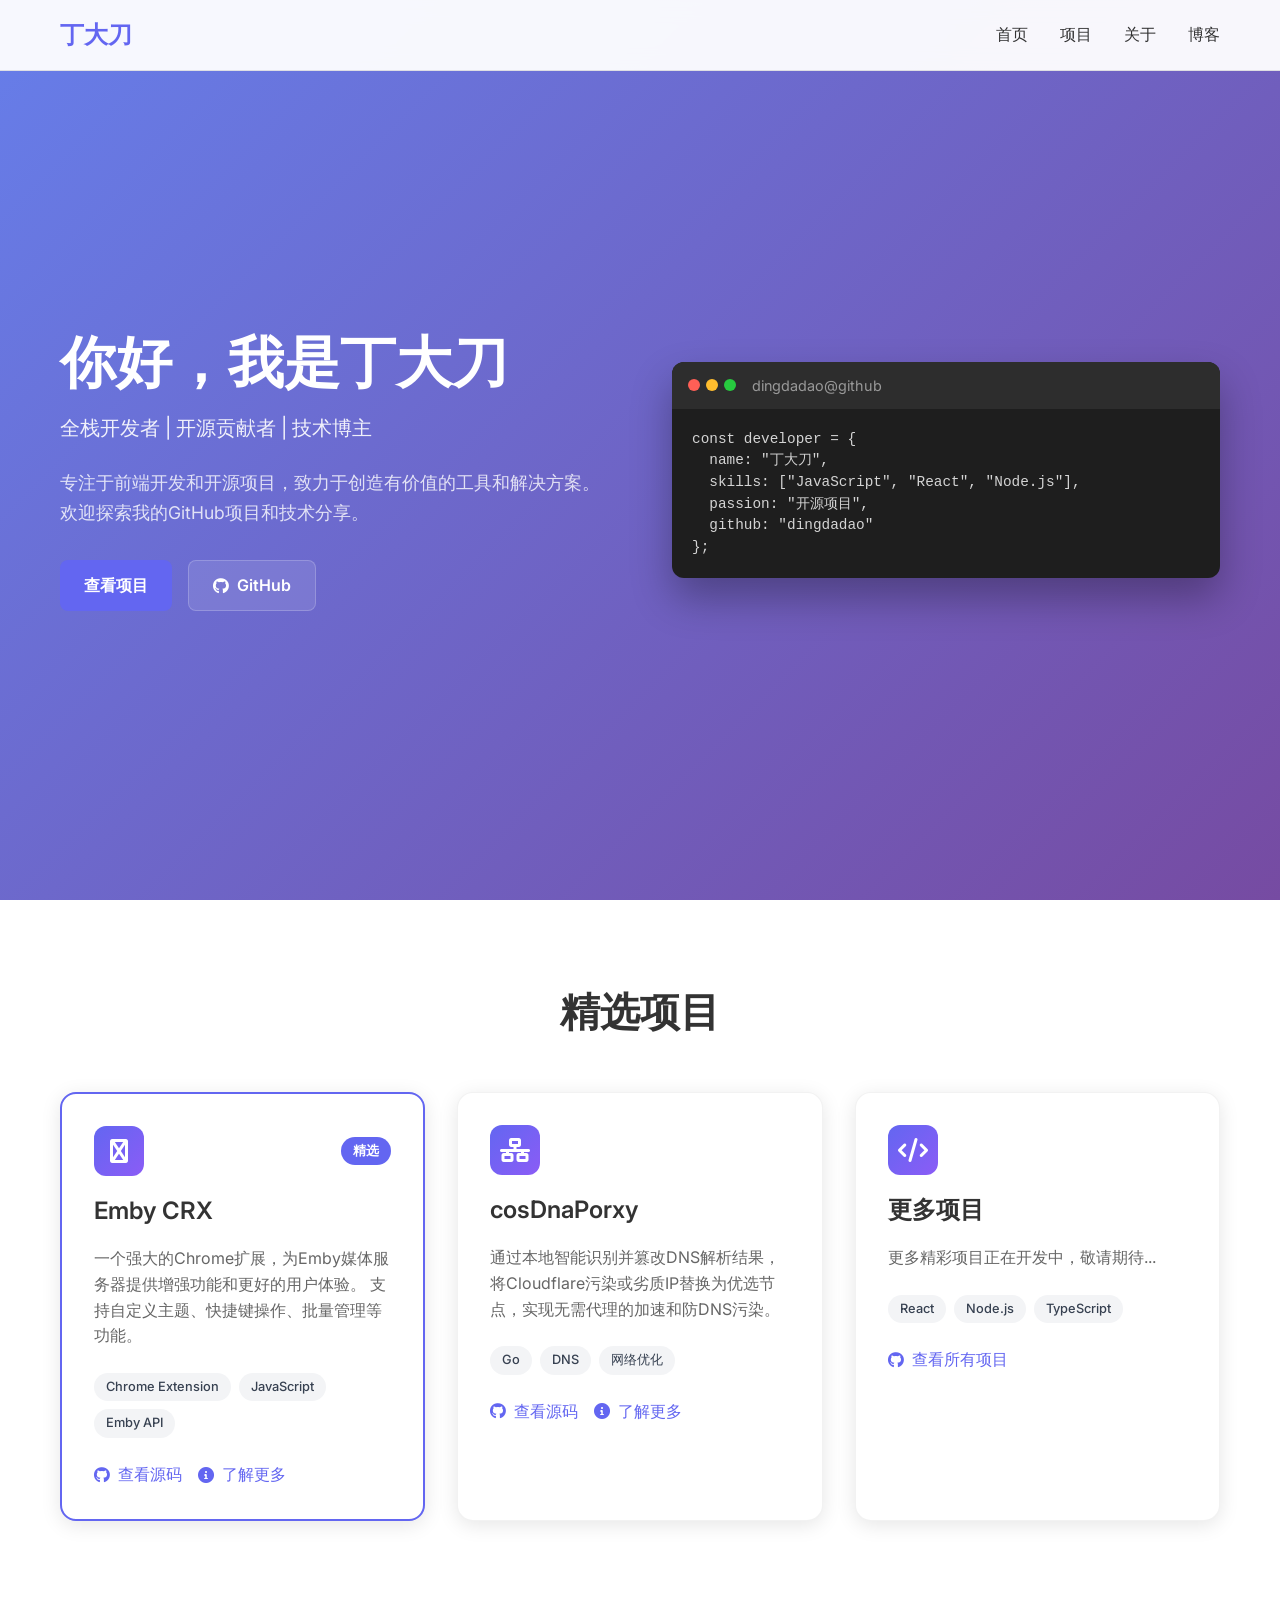
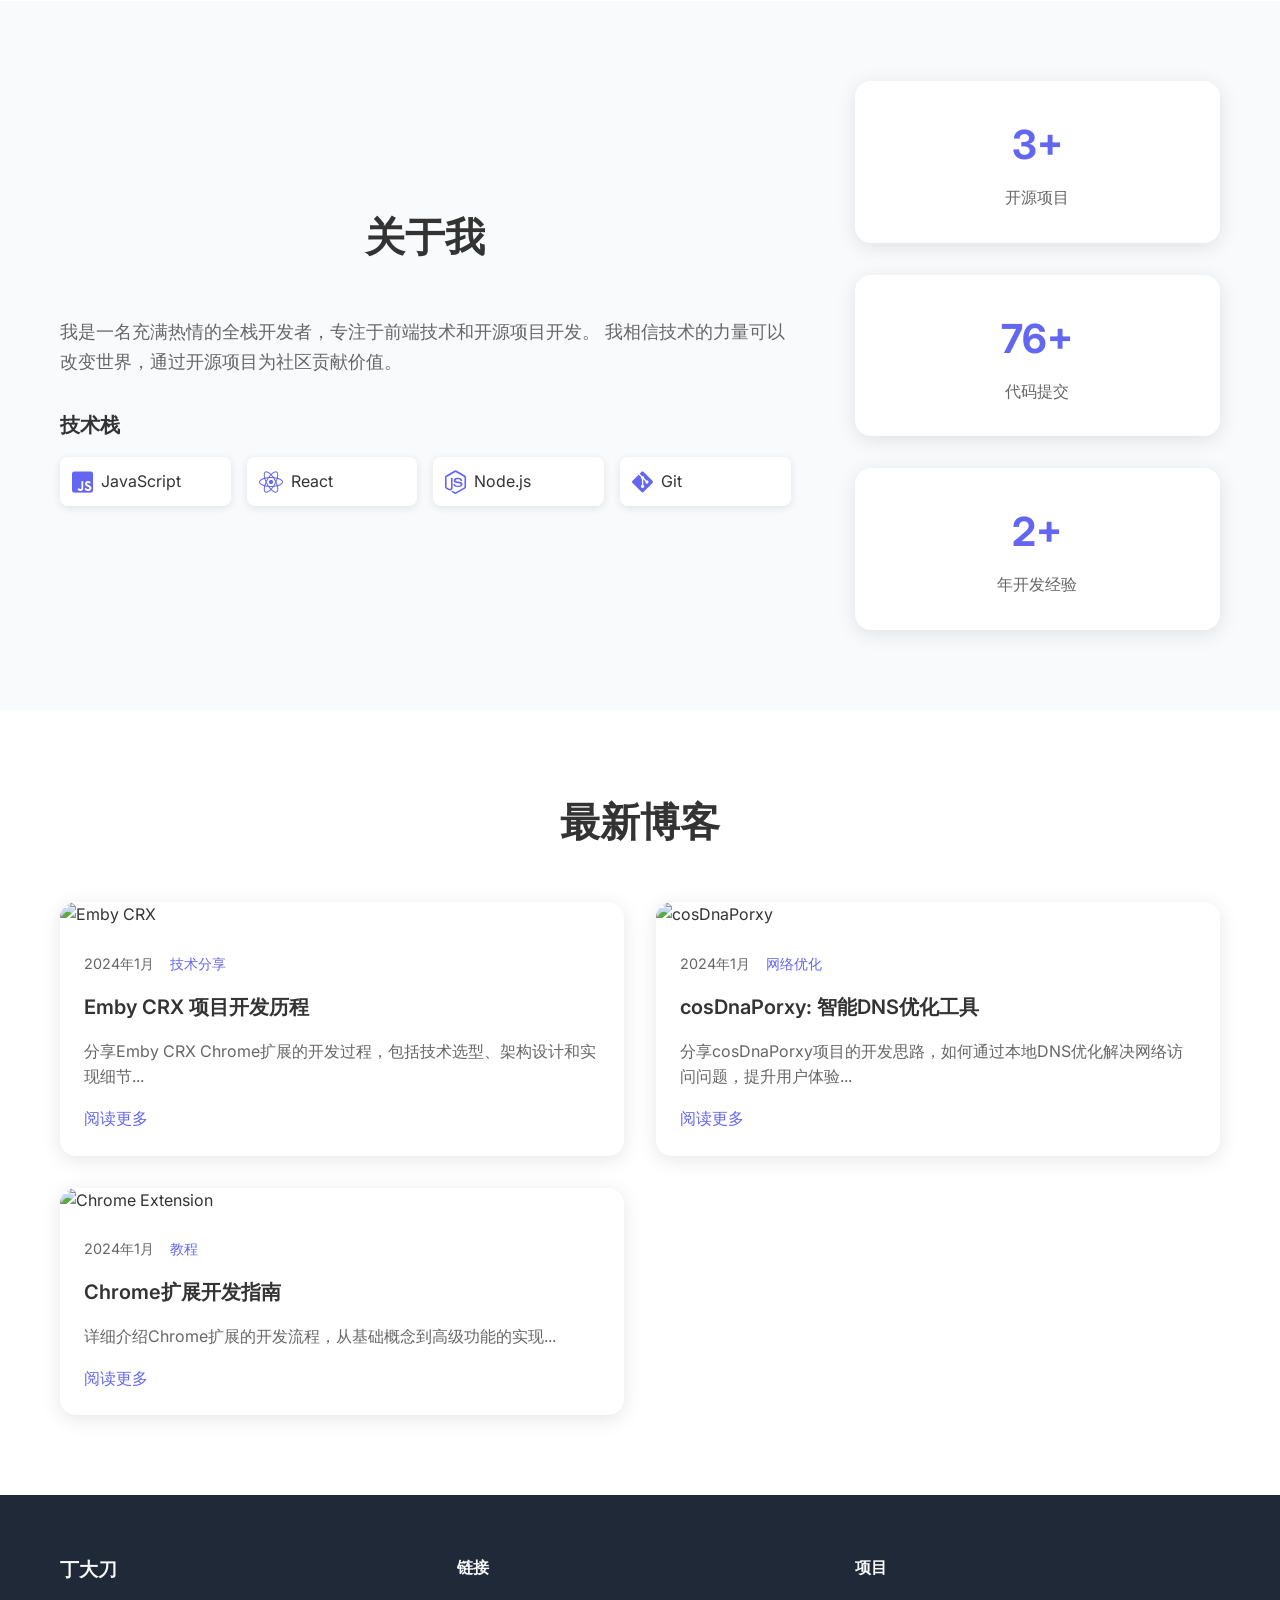
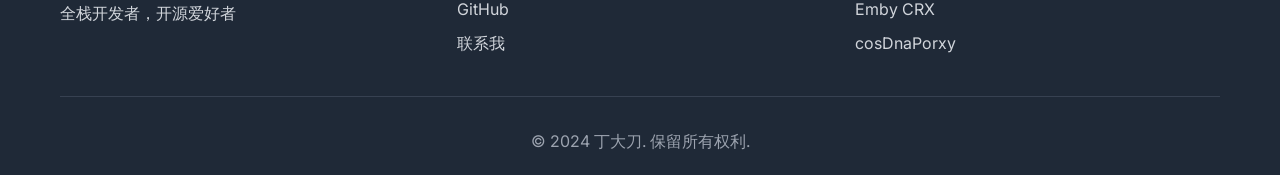
==== index.html @ b81fa723 "first commit: 创建现代化个人博客网站" ====
<!DOCTYPE html>
<html lang="zh-CN">
<head>
    <meta charset="UTF-8">
    <meta name="viewport" content="width=device-width, initial-scale=1.0">
    <title>丁大刀的博客 - GitHub项目展示</title>
    <link rel="stylesheet" href="styles.css">
    <link href="https://fonts.googleapis.com/css2?family=Inter:wght@300;400;500;600;700&display=swap" rel="stylesheet">
    <link rel="stylesheet" href="https://cdnjs.cloudflare.com/ajax/libs/font-awesome/6.0.0/css/all.min.css">
</head>
<body>
    <nav class="navbar">
        <div class="nav-container">
            <div class="nav-logo">
                <h2>丁大刀</h2>
            </div>
            <ul class="nav-menu">
                <li><a href="#home" class="nav-link">首页</a></li>
                <li><a href="#projects" class="nav-link">项目</a></li>
                <li><a href="#about" class="nav-link">关于</a></li>
                <li><a href="#blog" class="nav-link">博客</a></li>
            </ul>
            <div class="hamburger">
                <span></span>
                <span></span>
                <span></span>
            </div>
        </div>
    </nav>

    <section id="home" class="hero">
        <div class="hero-container">
            <div class="hero-content">
                <h1 class="hero-title">你好，我是丁大刀</h1>
                <p class="hero-subtitle">全栈开发者 | 开源贡献者 | 技术博主</p>
                <p class="hero-description">
                    专注于前端开发和开源项目，致力于创造有价值的工具和解决方案。
                    欢迎探索我的GitHub项目和技术分享。
                </p>
                <div class="hero-buttons">
                    <a href="#projects" class="btn btn-primary">查看项目</a>
                    <a href="https://github.com/dingdadao" class="btn btn-secondary" target="_blank">
                        <i class="fab fa-github"></i> GitHub
                    </a>
                </div>
            </div>
            <div class="hero-image">
                <div class="code-window">
                    <div class="window-header">
                        <div class="window-buttons">
                            <span class="btn-red"></span>
                            <span class="btn-yellow"></span>
                            <span class="btn-green"></span>
                        </div>
                        <span class="window-title">dingdadao@github</span>
                    </div>
                    <div class="window-content">
                        <pre><code>const developer = {
  name: "丁大刀",
  skills: ["JavaScript", "React", "Node.js"],
  passion: "开源项目",
  github: "dingdadao"
};</code></pre>
                    </div>
                </div>
            </div>
        </div>
    </section>

    <section id="projects" class="projects">
        <div class="container">
            <h2 class="section-title">精选项目</h2>
            <div class="projects-grid">
                <div class="project-card featured">
                    <div class="project-header">
                        <div class="project-icon">
                            <i class="fas fa-chrome"></i>
                        </div>
                        <div class="project-badge">精选</div>
                    </div>
                    <h3 class="project-title">Emby CRX</h3>
                    <p class="project-description">
                        一个强大的Chrome扩展，为Emby媒体服务器提供增强功能和更好的用户体验。
                        支持自定义主题、快捷键操作、批量管理等功能。
                    </p>
                    <div class="project-tech">
                        <span class="tech-tag">Chrome Extension</span>
                        <span class="tech-tag">JavaScript</span>
                        <span class="tech-tag">Emby API</span>
                    </div>
                    <div class="project-links">
                        <a href="https://github.com/dingdadao/emby-crx" class="project-link" target="_blank">
                            <i class="fab fa-github"></i> 查看源码
                        </a>
                        <a href="#" class="project-link" onclick="showProjectDetails('emby-crx')">
                            <i class="fas fa-info-circle"></i> 了解更多
                        </a>
                    </div>
                </div>

                <div class="project-card">
                    <div class="project-header">
                        <div class="project-icon">
                            <i class="fas fa-network-wired"></i>
                        </div>
                    </div>
                    <h3 class="project-title">cosDnaPorxy</h3>
                    <p class="project-description">
                        通过本地智能识别并篡改DNS解析结果，将Cloudflare污染或劣质IP替换为优选节点，实现无需代理的加速和防DNS污染。
                    </p>
                    <div class="project-tech">
                        <span class="tech-tag">Go</span>
                        <span class="tech-tag">DNS</span>
                        <span class="tech-tag">网络优化</span>
                    </div>
                    <div class="project-links">
                        <a href="https://github.com/dingdadao/cosDnaPorxy" class="project-link" target="_blank">
                            <i class="fab fa-github"></i> 查看源码
                        </a>
                        <a href="#" class="project-link" onclick="showProjectDetails('cosDnaPorxy')">
                            <i class="fas fa-info-circle"></i> 了解更多
                        </a>
                    </div>
                </div>

                <div class="project-card">
                    <div class="project-header">
                        <div class="project-icon">
                            <i class="fas fa-code"></i>
                        </div>
                    </div>
                    <h3 class="project-title">更多项目</h3>
                    <p class="project-description">
                        更多精彩项目正在开发中，敬请期待...
                    </p>
                    <div class="project-tech">
                        <span class="tech-tag">React</span>
                        <span class="tech-tag">Node.js</span>
                        <span class="tech-tag">TypeScript</span>
                    </div>
                    <div class="project-links">
                        <a href="https://github.com/dingdadao" class="project-link" target="_blank">
                            <i class="fab fa-github"></i> 查看所有项目
                        </a>
                    </div>
                </div>
            </div>
        </div>
    </section>

    <section id="about" class="about">
        <div class="container">
            <div class="about-content">
                <div class="about-text">
                    <h2 class="section-title">关于我</h2>
                    <p class="about-description">
                        我是一名充满热情的全栈开发者，专注于前端技术和开源项目开发。
                        我相信技术的力量可以改变世界，通过开源项目为社区贡献价值。
                    </p>
                    <div class="skills">
                        <h3>技术栈</h3>
                        <div class="skills-grid">
                            <div class="skill-item">
                                <i class="fab fa-js-square"></i>
                                <span>JavaScript</span>
                            </div>
                            <div class="skill-item">
                                <i class="fab fa-react"></i>
                                <span>React</span>
                            </div>
                            <div class="skill-item">
                                <i class="fab fa-node-js"></i>
                                <span>Node.js</span>
                            </div>
                            <div class="skill-item">
                                <i class="fab fa-git-alt"></i>
                                <span>Git</span>
                            </div>
                        </div>
                    </div>
                </div>
                <div class="about-stats">
                    <div class="stat-item">
                        <div class="stat-number">5+</div>
                        <div class="stat-label">开源项目</div>
                    </div>
                    <div class="stat-item">
                        <div class="stat-number">100+</div>
                        <div class="stat-label">代码提交</div>
                    </div>
                    <div class="stat-item">
                        <div class="stat-number">3+</div>
                        <div class="stat-label">年开发经验</div>
                    </div>
                </div>
            </div>
        </div>
    </section>

    <section id="blog" class="blog">
        <div class="container">
            <h2 class="section-title">最新博客</h2>
            <div class="blog-grid">
                <article class="blog-card">
                    <div class="blog-image">
                        <img src="https://via.placeholder.com/400x250/6366f1/ffffff?text=Emby+CRX" alt="Emby CRX">
                    </div>
                    <div class="blog-content">
                        <div class="blog-meta">
                            <span class="blog-date">2024年1月</span>
                            <span class="blog-category">技术分享</span>
                        </div>
                        <h3 class="blog-title">Emby CRX 项目开发历程</h3>
                        <p class="blog-excerpt">
                            分享Emby CRX Chrome扩展的开发过程，包括技术选型、架构设计和实现细节...
                        </p>
                        <a href="#" class="blog-link">阅读更多</a>
                    </div>
                </article>

                <article class="blog-card">
                    <div class="blog-image">
                        <img src="https://via.placeholder.com/400x250/10b981/ffffff?text=cosDnaPorxy" alt="cosDnaPorxy">
                    </div>
                    <div class="blog-content">
                        <div class="blog-meta">
                            <span class="blog-date">2024年1月</span>
                            <span class="blog-category">网络优化</span>
                        </div>
                        <h3 class="blog-title">cosDnaPorxy: 智能DNS优化工具</h3>
                        <p class="blog-excerpt">
                            分享cosDnaPorxy项目的开发思路，如何通过本地DNS优化解决网络访问问题，提升用户体验...
                        </p>
                        <a href="#" class="blog-link">阅读更多</a>
                    </div>
                </article>

                <article class="blog-card">
                    <div class="blog-image">
                        <img src="https://via.placeholder.com/400x250/6366f1/ffffff?text=Chrome+Extension" alt="Chrome Extension">
                    </div>
                    <div class="blog-content">
                        <div class="blog-meta">
                            <span class="blog-date">2024年1月</span>
                            <span class="blog-category">教程</span>
                        </div>
                        <h3 class="blog-title">Chrome扩展开发指南</h3>
                        <p class="blog-excerpt">
                            详细介绍Chrome扩展的开发流程，从基础概念到高级功能的实现...
                        </p>
                        <a href="#" class="blog-link">阅读更多</a>
                    </div>
                </article>
            </div>
        </div>
    </section>

    <footer class="footer">
        <div class="container">
            <div class="footer-content">
                <div class="footer-section">
                    <h3>丁大刀</h3>
                    <p>全栈开发者，开源爱好者</p>
                </div>
                <div class="footer-section">
                    <h4>链接</h4>
                    <ul>
                        <li><a href="https://github.com/dingdadao" target="_blank">GitHub</a></li>
                        <li><a href="mailto:contact@example.com">联系我</a></li>
                    </ul>
                </div>
                <div class="footer-section">
                    <h4>项目</h4>
                    <ul>
                        <li><a href="https://github.com/dingdadao/emby-crx" target="_blank">Emby CRX</a></li>
                        <li><a href="https://github.com/dingdadao/cosDnaPorxy" target="_blank">cosDnaPorxy</a></li>
                    </ul>
                </div>
            </div>
            <div class="footer-bottom">
                <p>&copy; 2024 丁大刀. 保留所有权利.</p>
            </div>
        </div>
    </footer>

    <!-- 项目详情模态框 -->
    <div id="projectModal" class="modal">
        <div class="modal-content">
            <span class="close">&times;</span>
            <div id="modalContent"></div>
        </div>
    </div>

    <script src="script.js"></script>
</body>
</html>
---- styles.css ----
/* 基础样式重置 */
* {
    margin: 0;
    padding: 0;
    box-sizing: border-box;
}

body {
    font-family: 'Inter', -apple-system, BlinkMacSystemFont, 'Segoe UI', Roboto, sans-serif;
    line-height: 1.6;
    color: #333;
    background-color: #fafafa;
}

.container {
    max-width: 1200px;
    margin: 0 auto;
    padding: 0 20px;
}

/* 导航栏 */
.navbar {
    position: fixed;
    top: 0;
    width: 100%;
    background: rgba(255, 255, 255, 0.95);
    backdrop-filter: blur(10px);
    border-bottom: 1px solid rgba(0, 0, 0, 0.1);
    z-index: 1000;
    transition: all 0.3s ease;
}

.nav-container {
    max-width: 1200px;
    margin: 0 auto;
    padding: 0 20px;
    display: flex;
    justify-content: space-between;
    align-items: center;
    height: 70px;
}

.nav-logo h2 {
    color: #6366f1;
    font-weight: 700;
    font-size: 1.5rem;
}

.nav-menu {
    display: flex;
    list-style: none;
    gap: 2rem;
}

.nav-link {
    text-decoration: none;
    color: #333;
    font-weight: 500;
    transition: color 0.3s ease;
    position: relative;
}

.nav-link:hover {
    color: #6366f1;
}

.nav-link::after {
    content: '';
    position: absolute;
    bottom: -5px;
    left: 0;
    width: 0;
    height: 2px;
    background: #6366f1;
    transition: width 0.3s ease;
}

.nav-link:hover::after {
    width: 100%;
}

.hamburger {
    display: none;
    flex-direction: column;
    cursor: pointer;
}

.hamburger span {
    width: 25px;
    height: 3px;
    background: #333;
    margin: 3px 0;
    transition: 0.3s;
}

/* 英雄区域 */
.hero {
    padding: 120px 0 80px;
    background: linear-gradient(135deg, #667eea 0%, #764ba2 100%);
    color: white;
    min-height: 100vh;
    display: flex;
    align-items: center;
}

.hero-container {
    max-width: 1200px;
    margin: 0 auto;
    padding: 0 20px;
    display: grid;
    grid-template-columns: 1fr 1fr;
    gap: 4rem;
    align-items: center;
}

.hero-title {
    font-size: 3.5rem;
    font-weight: 700;
    margin-bottom: 1rem;
    line-height: 1.2;
}

.hero-subtitle {
    font-size: 1.25rem;
    margin-bottom: 1.5rem;
    opacity: 0.9;
}

.hero-description {
    font-size: 1.1rem;
    margin-bottom: 2rem;
    opacity: 0.8;
    line-height: 1.7;
}

.hero-buttons {
    display: flex;
    gap: 1rem;
    flex-wrap: wrap;
}

.btn {
    padding: 12px 24px;
    border-radius: 8px;
    text-decoration: none;
    font-weight: 600;
    transition: all 0.3s ease;
    display: inline-flex;
    align-items: center;
    gap: 0.5rem;
}

.btn-primary {
    background: #6366f1;
    color: white;
}

.btn-primary:hover {
    background: #5855eb;
    transform: translateY(-2px);
    box-shadow: 0 10px 25px rgba(99, 102, 241, 0.3);
}

.btn-secondary {
    background: rgba(255, 255, 255, 0.1);
    color: white;
    border: 1px solid rgba(255, 255, 255, 0.2);
}

.btn-secondary:hover {
    background: rgba(255, 255, 255, 0.2);
    transform: translateY(-2px);
}

/* 代码窗口 */
.code-window {
    background: #1e1e1e;
    border-radius: 12px;
    overflow: hidden;
    box-shadow: 0 20px 40px rgba(0, 0, 0, 0.3);
}

.window-header {
    background: #2d2d2d;
    padding: 12px 16px;
    display: flex;
    align-items: center;
    gap: 8px;
}

.window-buttons {
    display: flex;
    gap: 6px;
}

.btn-red, .btn-yellow, .btn-green {
    width: 12px;
    height: 12px;
    border-radius: 50%;
}

.btn-red { background: #ff5f56; }
.btn-yellow { background: #ffbd2e; }
.btn-green { background: #27ca3f; }

.window-title {
    color: #999;
    font-size: 0.9rem;
    margin-left: 8px;
}

.window-content {
    padding: 20px;
}

.window-content pre {
    margin: 0;
    color: #d4d4d4;
    font-family: 'Monaco', 'Menlo', 'Ubuntu Mono', monospace;
    font-size: 0.9rem;
    line-height: 1.5;
}

/* 项目区域 */
.projects {
    padding: 80px 0;
    background: white;
}

.section-title {
    text-align: center;
    font-size: 2.5rem;
    font-weight: 700;
    margin-bottom: 3rem;
    color: #333;
}

.projects-grid {
    display: grid;
    grid-template-columns: repeat(auto-fit, minmax(350px, 1fr));
    gap: 2rem;
}

.project-card {
    background: white;
    border-radius: 16px;
    padding: 2rem;
    box-shadow: 0 4px 20px rgba(0, 0, 0, 0.1);
    transition: all 0.3s ease;
    border: 1px solid rgba(0, 0, 0, 0.05);
}

.project-card:hover {
    transform: translateY(-8px);
    box-shadow: 0 20px 40px rgba(0, 0, 0, 0.15);
}

.project-card.featured {
    border: 2px solid #6366f1;
    position: relative;
}

.project-header {
    display: flex;
    justify-content: space-between;
    align-items: center;
    margin-bottom: 1rem;
}

.project-icon {
    width: 50px;
    height: 50px;
    background: linear-gradient(135deg, #6366f1, #8b5cf6);
    border-radius: 12px;
    display: flex;
    align-items: center;
    justify-content: center;
    color: white;
    font-size: 1.5rem;
}

.project-badge {
    background: #6366f1;
    color: white;
    padding: 4px 12px;
    border-radius: 20px;
    font-size: 0.8rem;
    font-weight: 600;
}

.project-title {
    font-size: 1.5rem;
    font-weight: 600;
    margin-bottom: 1rem;
    color: #333;
}

.project-description {
    color: #666;
    margin-bottom: 1.5rem;
    line-height: 1.6;
}

.project-tech {
    display: flex;
    flex-wrap: wrap;
    gap: 0.5rem;
    margin-bottom: 1.5rem;
}

.tech-tag {
    background: #f3f4f6;
    color: #374151;
    padding: 4px 12px;
    border-radius: 20px;
    font-size: 0.8rem;
    font-weight: 500;
}

.project-links {
    display: flex;
    gap: 1rem;
    flex-wrap: wrap;
}

.project-link {
    color: #6366f1;
    text-decoration: none;
    font-weight: 500;
    display: flex;
    align-items: center;
    gap: 0.5rem;
    transition: color 0.3s ease;
}

.project-link:hover {
    color: #5855eb;
}

/* 关于区域 */
.about {
    padding: 80px 0;
    background: #f8fafc;
}

.about-content {
    display: grid;
    grid-template-columns: 2fr 1fr;
    gap: 4rem;
    align-items: center;
}

.about-description {
    font-size: 1.1rem;
    color: #666;
    margin-bottom: 2rem;
    line-height: 1.7;
}

.skills h3 {
    font-size: 1.25rem;
    margin-bottom: 1rem;
    color: #333;
}

.skills-grid {
    display: grid;
    grid-template-columns: repeat(auto-fit, minmax(120px, 1fr));
    gap: 1rem;
}

.skill-item {
    display: flex;
    align-items: center;
    gap: 0.5rem;
    padding: 0.75rem;
    background: white;
    border-radius: 8px;
    box-shadow: 0 2px 8px rgba(0, 0, 0, 0.1);
}

.skill-item i {
    font-size: 1.5rem;
    color: #6366f1;
}

.about-stats {
    display: flex;
    flex-direction: column;
    gap: 2rem;
}

.stat-item {
    text-align: center;
    padding: 2rem;
    background: white;
    border-radius: 16px;
    box-shadow: 0 4px 20px rgba(0, 0, 0, 0.1);
}

.stat-number {
    font-size: 2.5rem;
    font-weight: 700;
    color: #6366f1;
    margin-bottom: 0.5rem;
}

.stat-label {
    color: #666;
    font-weight: 500;
}

/* 博客区域 */
.blog {
    padding: 80px 0;
    background: white;
}

.blog-grid {
    display: grid;
    grid-template-columns: repeat(auto-fit, minmax(400px, 1fr));
    gap: 2rem;
}

.blog-card {
    background: white;
    border-radius: 16px;
    overflow: hidden;
    box-shadow: 0 4px 20px rgba(0, 0, 0, 0.1);
    transition: all 0.3s ease;
}

.blog-card:hover {
    transform: translateY(-8px);
    box-shadow: 0 20px 40px rgba(0, 0, 0, 0.15);
}

.blog-image img {
    width: 100%;
    height: 200px;
    object-fit: cover;
}

.blog-content {
    padding: 1.5rem;
}

.blog-meta {
    display: flex;
    gap: 1rem;
    margin-bottom: 1rem;
}

.blog-date, .blog-category {
    font-size: 0.9rem;
    color: #666;
}

.blog-category {
    color: #6366f1;
    font-weight: 500;
}

.blog-title {
    font-size: 1.25rem;
    font-weight: 600;
    margin-bottom: 1rem;
    color: #333;
}

.blog-excerpt {
    color: #666;
    margin-bottom: 1rem;
    line-height: 1.6;
}

.blog-link {
    color: #6366f1;
    text-decoration: none;
    font-weight: 500;
    transition: color 0.3s ease;
}

.blog-link:hover {
    color: #5855eb;
}

/* 页脚 */
.footer {
    background: #1f2937;
    color: white;
    padding: 60px 0 20px;
}

.footer-content {
    display: grid;
    grid-template-columns: repeat(auto-fit, minmax(250px, 1fr));
    gap: 2rem;
    margin-bottom: 2rem;
}

.footer-section h3, .footer-section h4 {
    margin-bottom: 1rem;
    color: #f9fafb;
}

.footer-section p {
    color: #d1d5db;
    line-height: 1.6;
}

.footer-section ul {
    list-style: none;
}

.footer-section ul li {
    margin-bottom: 0.5rem;
}

.footer-section ul li a {
    color: #d1d5db;
    text-decoration: none;
    transition: color 0.3s ease;
}

.footer-section ul li a:hover {
    color: #6366f1;
}

.footer-bottom {
    border-top: 1px solid #374151;
    padding-top: 2rem;
    text-align: center;
    color: #9ca3af;
}

/* 模态框 */
.modal {
    display: none;
    position: fixed;
    z-index: 2000;
    left: 0;
    top: 0;
    width: 100%;
    height: 100%;
    background-color: rgba(0, 0, 0, 0.5);
    backdrop-filter: blur(5px);
}

.modal-content {
    background-color: white;
    margin: 5% auto;
    padding: 2rem;
    border-radius: 16px;
    width: 90%;
    max-width: 600px;
    position: relative;
    max-height: 80vh;
    overflow-y: auto;
}

.close {
    color: #aaa;
    float: right;
    font-size: 28px;
    font-weight: bold;
    cursor: pointer;
    position: absolute;
    right: 1rem;
    top: 1rem;
}

.close:hover {
    color: #333;
}

/* 响应式设计 */
@media (max-width: 768px) {
    .hamburger {
        display: flex;
    }
    
    .nav-menu {
        position: fixed;
        left: -100%;
        top: 70px;
        flex-direction: column;
        background-color: white;
        width: 100%;
        text-align: center;
        transition: 0.3s;
        box-shadow: 0 10px 27px rgba(0, 0, 0, 0.05);
        padding: 2rem 0;
    }
    
    .nav-menu.active {
        left: 0;
    }
    
    .hero-container {
        grid-template-columns: 1fr;
        text-align: center;
        gap: 2rem;
    }
    
    .hero-title {
        font-size: 2.5rem;
    }
    
    .about-content {
        grid-template-columns: 1fr;
        gap: 2rem;
    }
    
    .projects-grid {
        grid-template-columns: 1fr;
    }
    
    .blog-grid {
        grid-template-columns: 1fr;
    }
    
    .hero-buttons {
        justify-content: center;
    }
    
    .skills-grid {
        grid-template-columns: repeat(2, 1fr);
    }
}

@media (max-width: 480px) {
    .container {
        padding: 0 15px;
    }
    
    .hero-title {
        font-size: 2rem;
    }
    
    .section-title {
        font-size: 2rem;
    }
    
    .project-card {
        padding: 1.5rem;
    }
    
    .skills-grid {
        grid-template-columns: 1fr;
    }
}
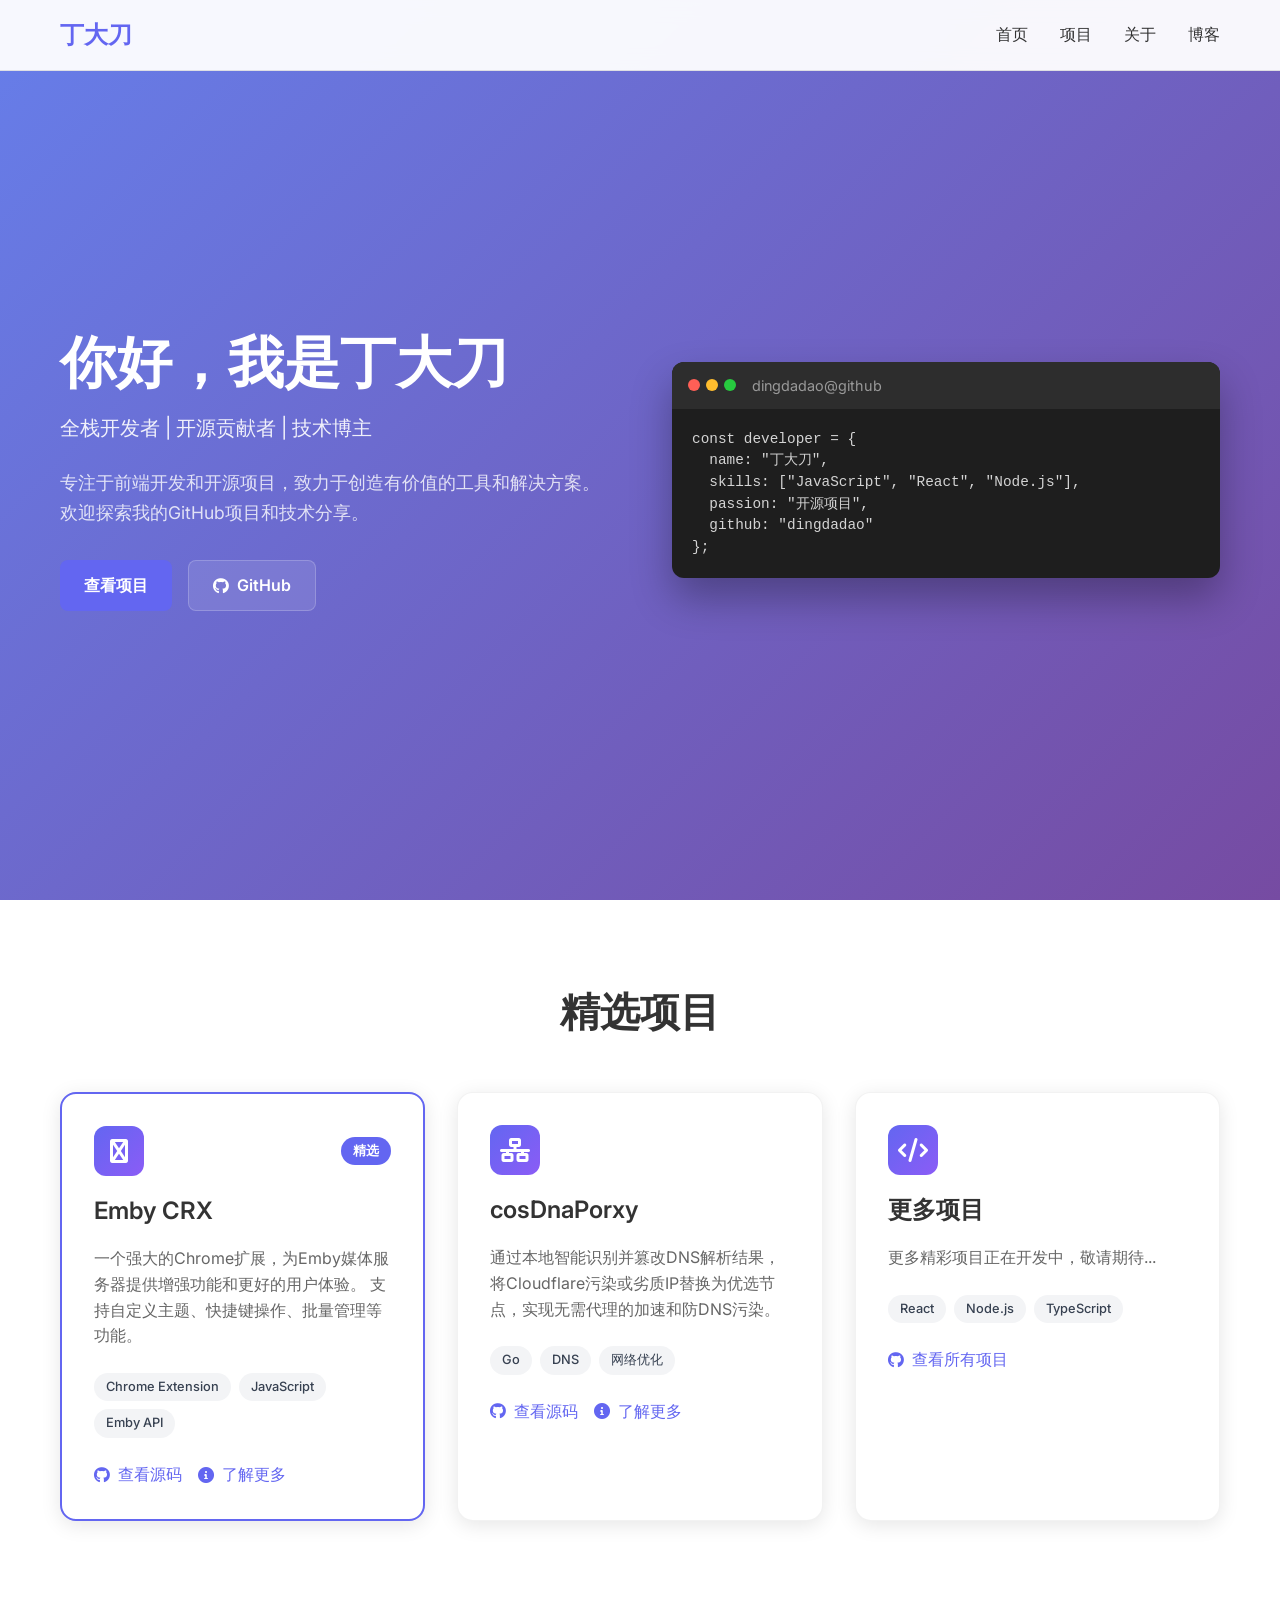
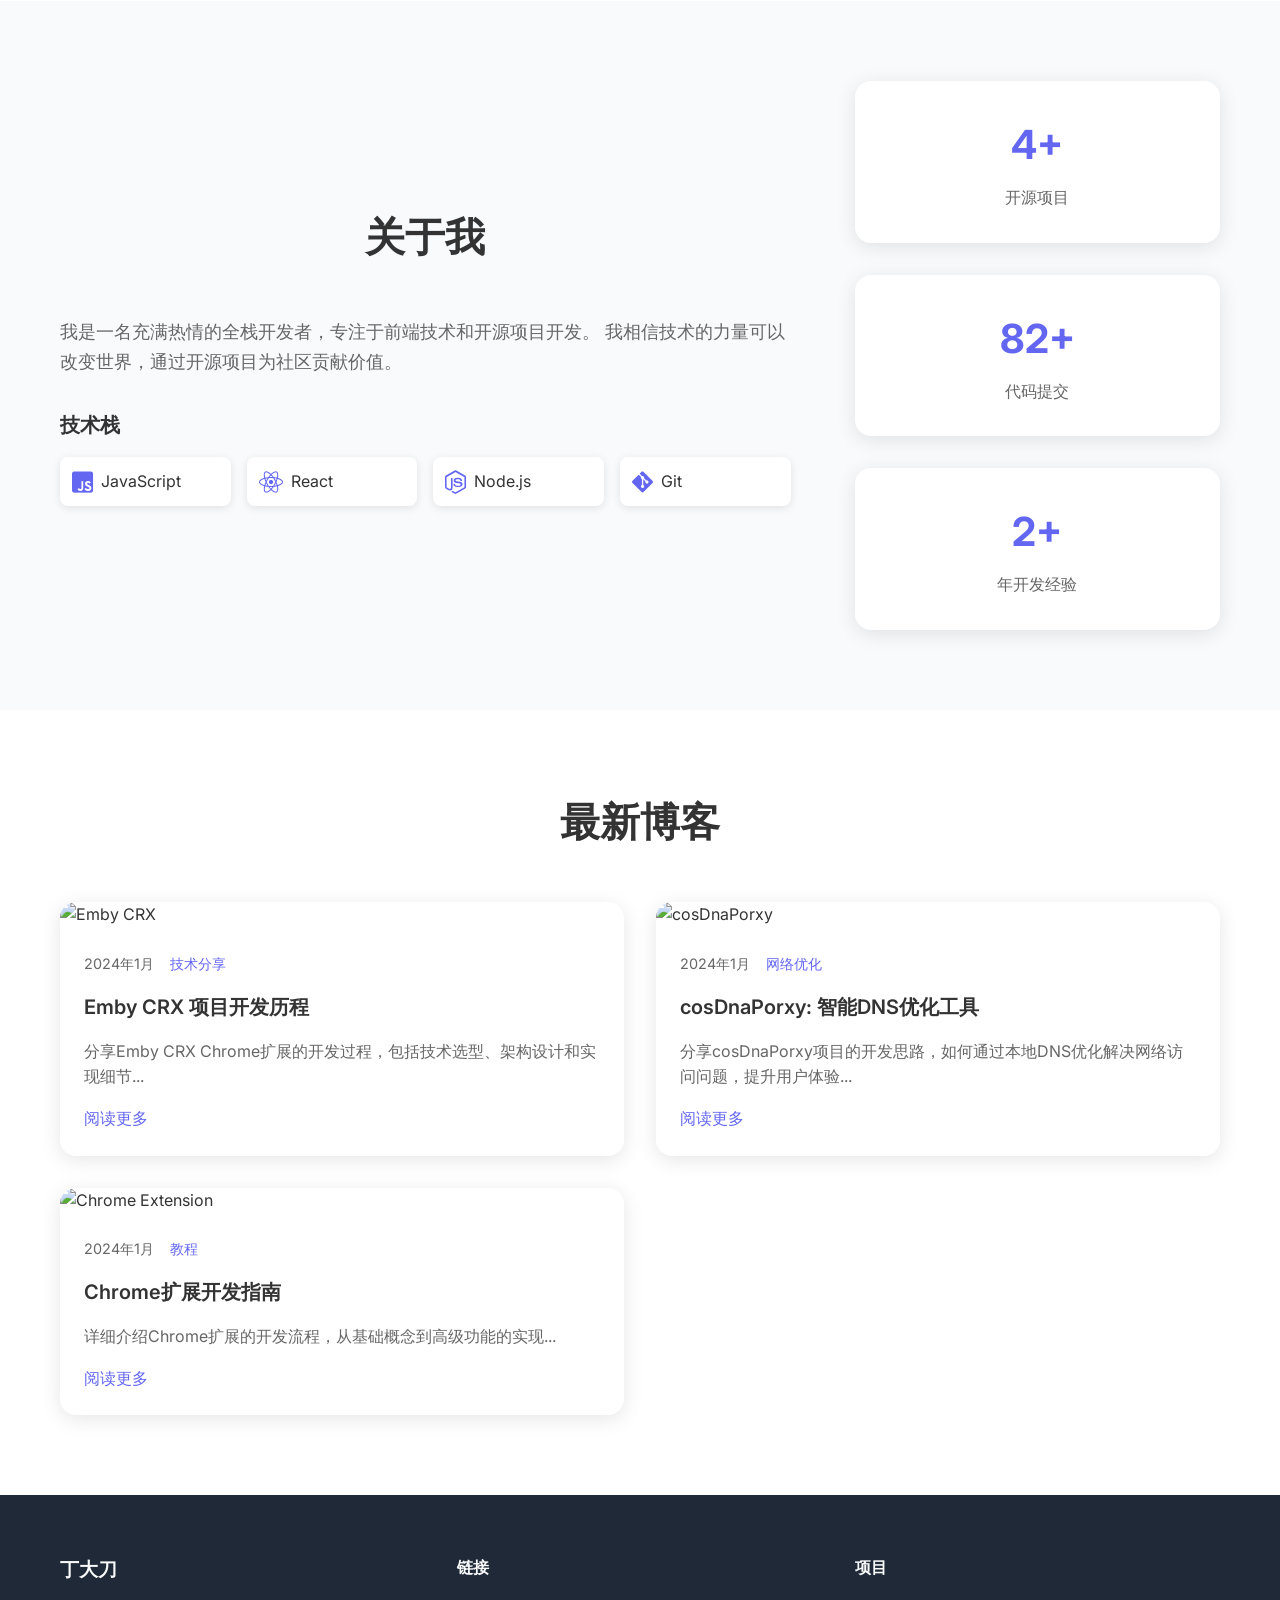
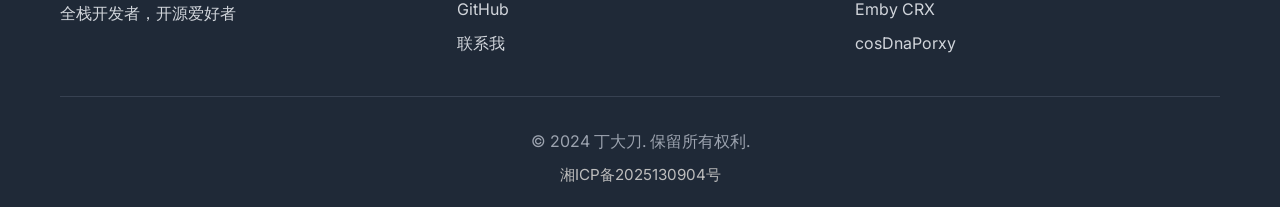
==== commit 77326dc9: "增加备案号" ====
--- a/index.html
+++ b/index.html
@@ -279,6 +279,9 @@
             </div>
             <div class="footer-bottom">
                 <p>&copy; 2024 丁大刀. 保留所有权利.</p>
+                <p style="margin-top:8px;font-size:0.95em;color:#bdbdbd;">
+                    <a href="https://beian.miit.gov.cn/" target="_blank" style="color:#bdbdbd;text-decoration:none;">湘ICP备2025130904号</a>
+                </p>
             </div>
         </div>
     </footer>
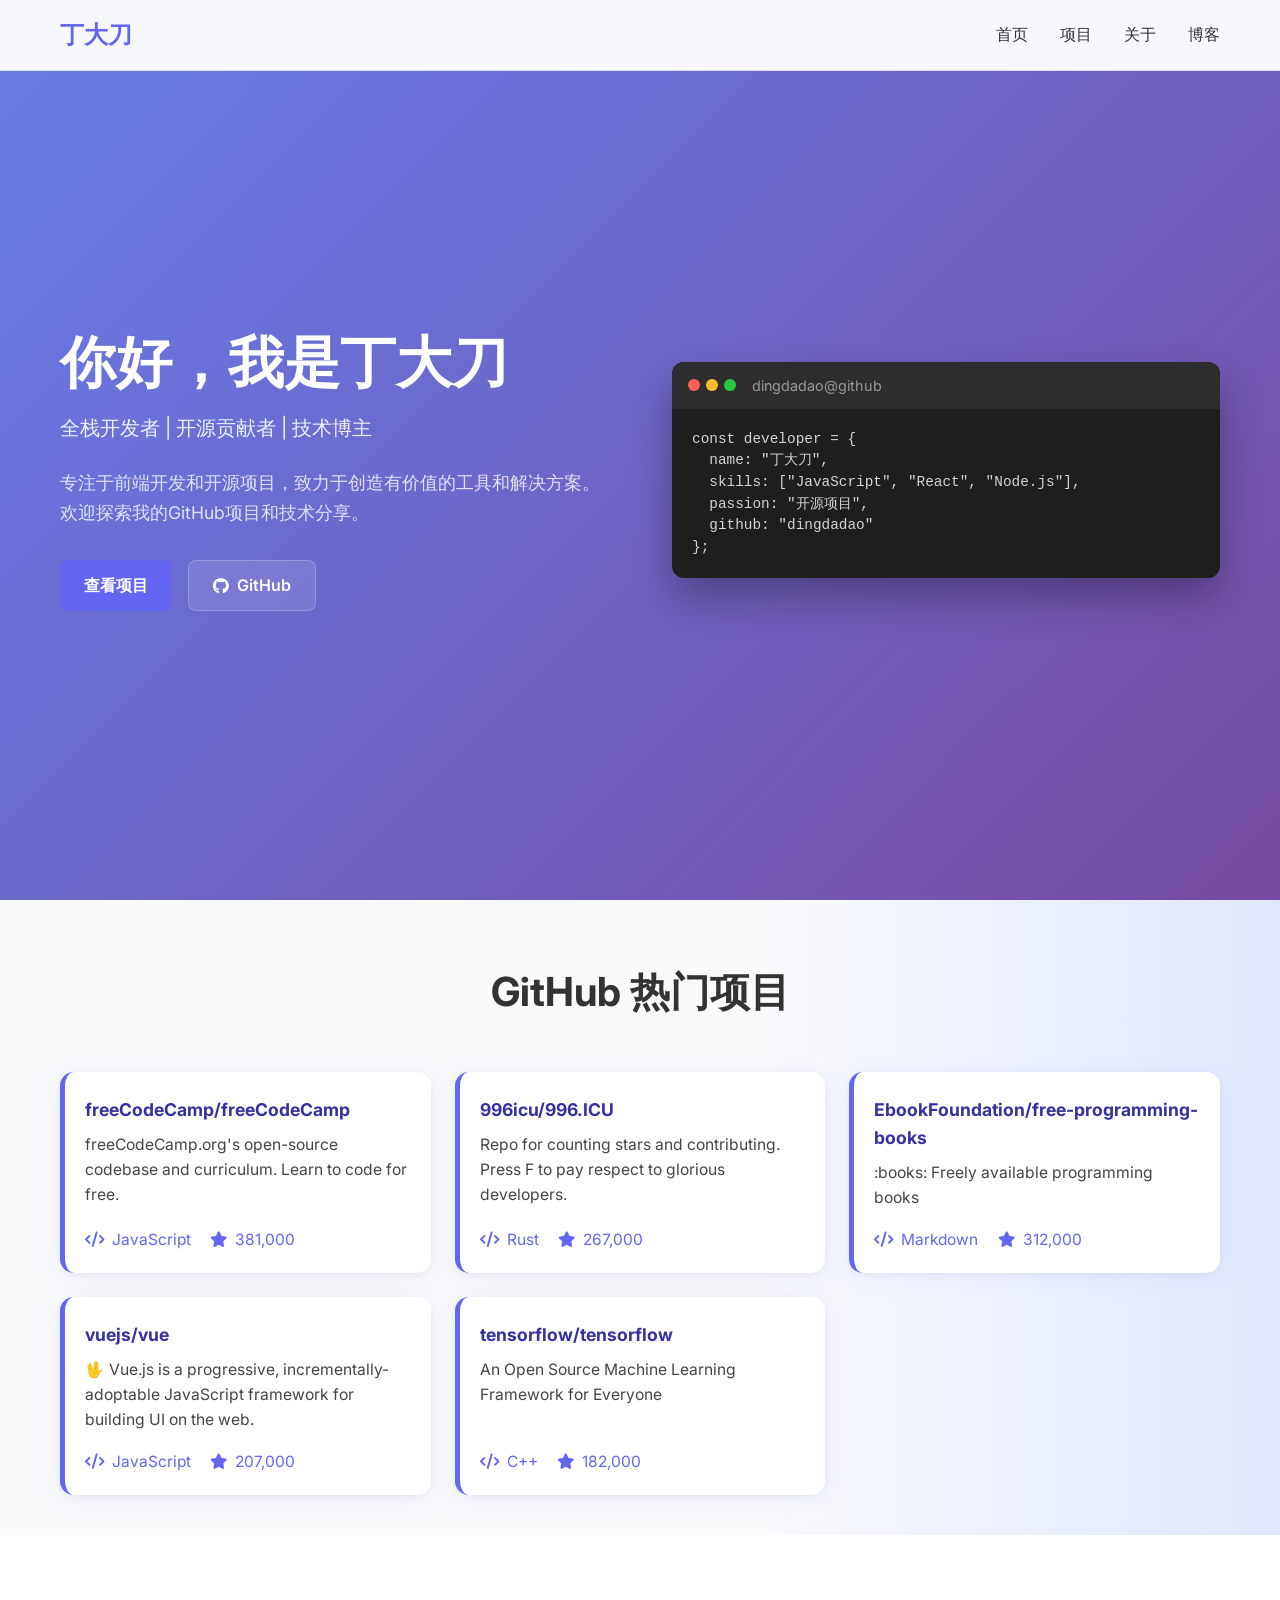
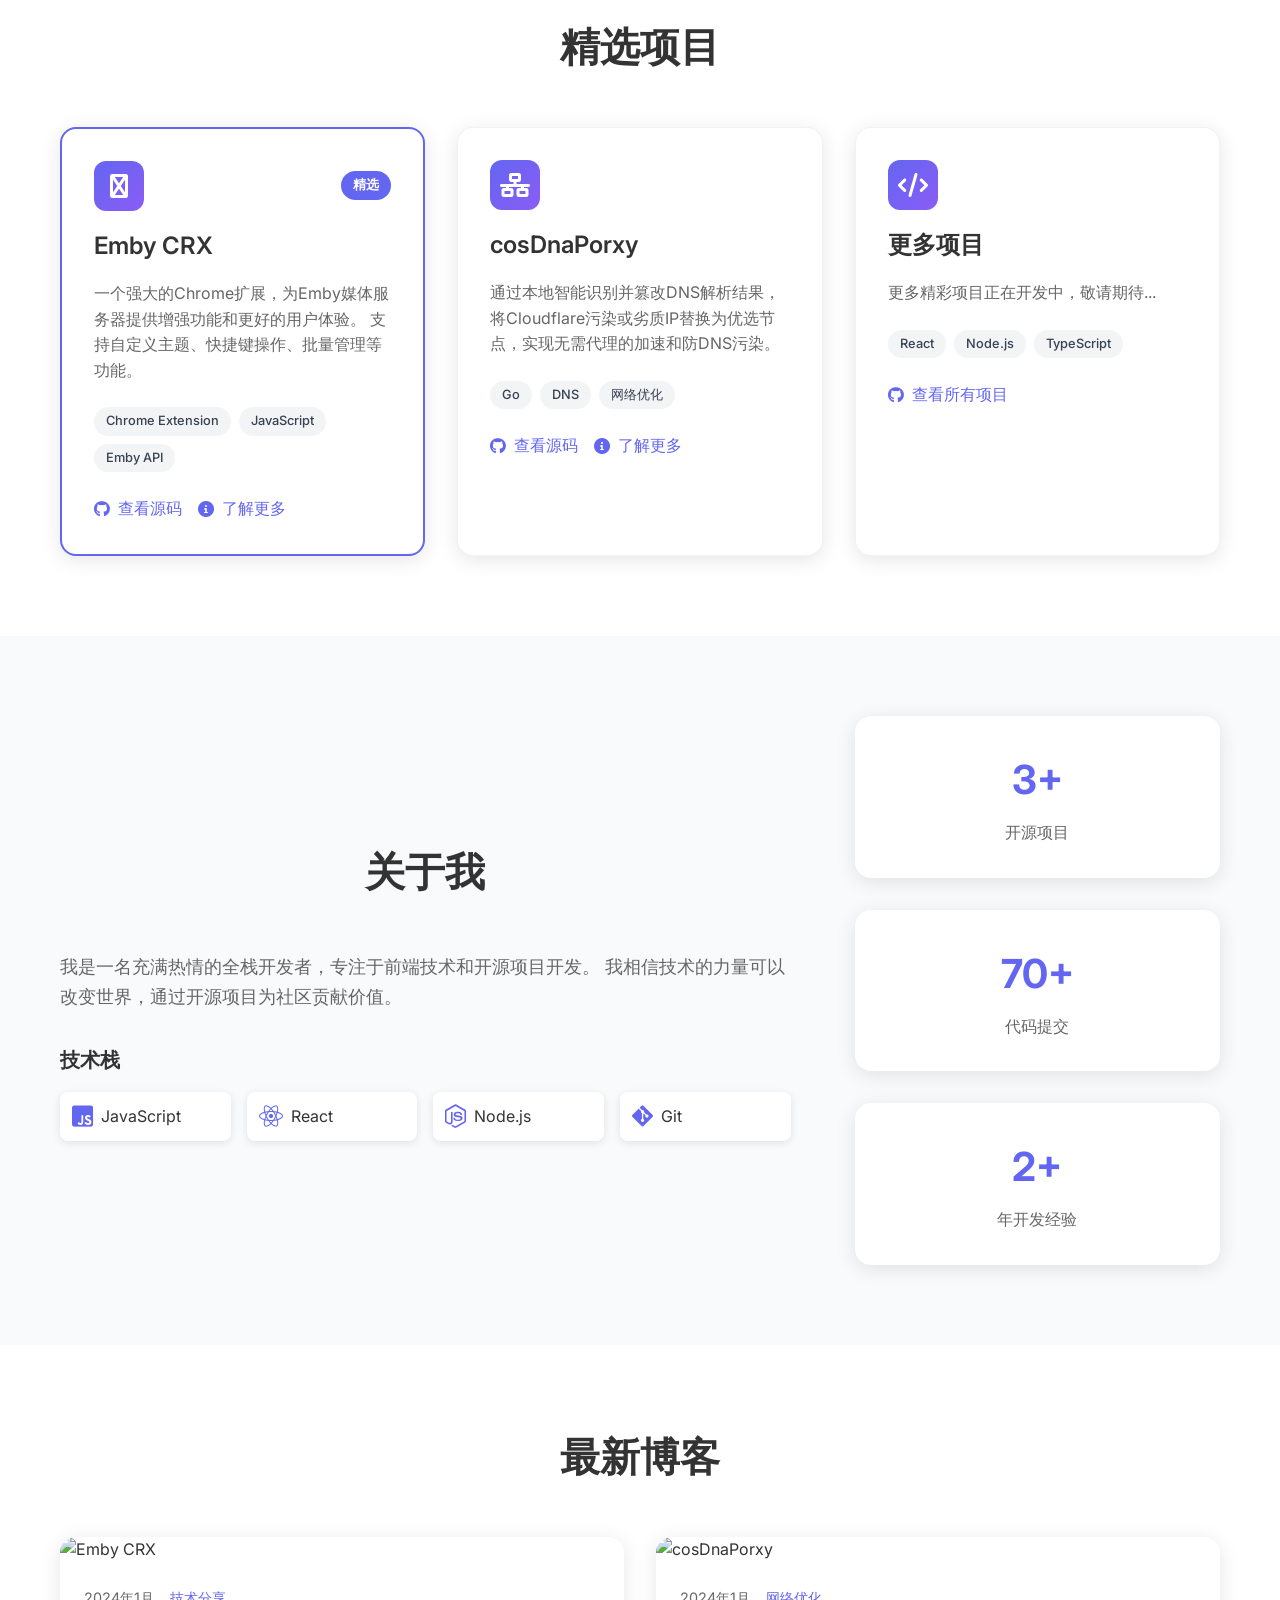
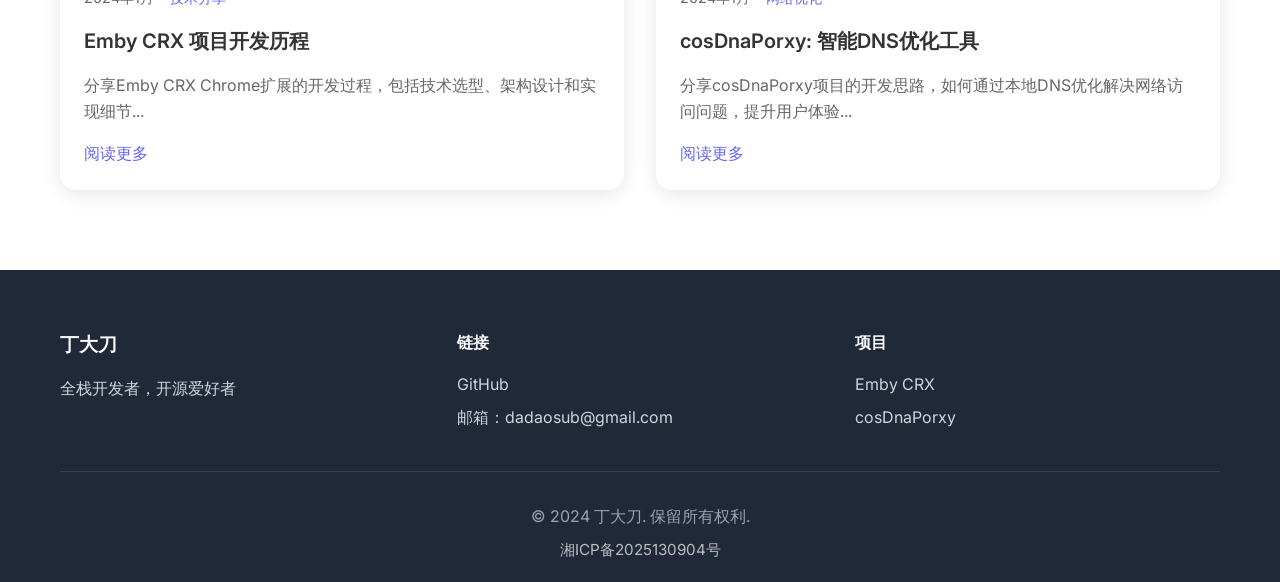
==== commit 0d5e0f82: "优化" ====
--- a/index.html
+++ b/index.html
@@ -67,6 +67,16 @@
         </div>
     </section>
 
+    <!-- GitHub 热门项目新闻区 -->
+    <section id="news" class="news">
+        <div class="container">
+            <h2 class="section-title">GitHub 热门项目</h2>
+            <div id="news-list" class="news-list">
+                <!-- JS动态渲染新闻卡片 -->
+            </div>
+        </div>
+    </section>
+
     <section id="projects" class="projects">
         <div class="container">
             <h2 class="section-title">精选项目</h2>
@@ -203,7 +213,7 @@
             <div class="blog-grid">
                 <article class="blog-card">
                     <div class="blog-image">
-                        <img src="https://via.placeholder.com/400x250/6366f1/ffffff?text=Emby+CRX" alt="Emby CRX">
+                        <img src="https://placehold.co/400x250/6366f1/fff?text=Emby+CRX" alt="Emby CRX">
                     </div>
                     <div class="blog-content">
                         <div class="blog-meta">
@@ -214,13 +224,13 @@
                         <p class="blog-excerpt">
                             分享Emby CRX Chrome扩展的开发过程，包括技术选型、架构设计和实现细节...
                         </p>
-                        <a href="#" class="blog-link">阅读更多</a>
+                        <a href="blog-emby-crx.html" class="blog-link">阅读更多</a>
                     </div>
                 </article>
 
                 <article class="blog-card">
                     <div class="blog-image">
-                        <img src="https://via.placeholder.com/400x250/10b981/ffffff?text=cosDnaPorxy" alt="cosDnaPorxy">
+                        <img src="https://placehold.co/400x250/10b981/fff?text=cosDnaPorxy" alt="cosDnaPorxy">
                     </div>
                     <div class="blog-content">
                         <div class="blog-meta">
@@ -231,24 +241,7 @@
                         <p class="blog-excerpt">
                             分享cosDnaPorxy项目的开发思路，如何通过本地DNS优化解决网络访问问题，提升用户体验...
                         </p>
-                        <a href="#" class="blog-link">阅读更多</a>
-                    </div>
-                </article>
-
-                <article class="blog-card">
-                    <div class="blog-image">
-                        <img src="https://via.placeholder.com/400x250/6366f1/ffffff?text=Chrome+Extension" alt="Chrome Extension">
-                    </div>
-                    <div class="blog-content">
-                        <div class="blog-meta">
-                            <span class="blog-date">2024年1月</span>
-                            <span class="blog-category">教程</span>
-                        </div>
-                        <h3 class="blog-title">Chrome扩展开发指南</h3>
-                        <p class="blog-excerpt">
-                            详细介绍Chrome扩展的开发流程，从基础概念到高级功能的实现...
-                        </p>
-                        <a href="#" class="blog-link">阅读更多</a>
+                        <a href="blog-cosdnaporxy.html" class="blog-link">阅读更多</a>
                     </div>
                 </article>
             </div>
@@ -266,7 +259,7 @@
                     <h4>链接</h4>
                     <ul>
                         <li><a href="https://github.com/dingdadao" target="_blank">GitHub</a></li>
-                        <li><a href="mailto:contact@example.com">联系我</a></li>
+                        <li><a href="mailto:dadaosub@gmail.com">邮箱：dadaosub@gmail.com</a></li>
                     </ul>
                 </div>
                 <div class="footer-section">
--- a/styles.css
+++ b/styles.css
@@ -649,4 +649,84 @@
     .skills-grid {
         grid-template-columns: 1fr;
     }
+} 
+
+/* 新闻区样式 */
+.news {
+    padding: 60px 0 40px;
+    background: linear-gradient(90deg, #f8fafc 60%, #e0e7ff 100%);
+}
+
+.news-list {
+    display: grid;
+    grid-template-columns: repeat(auto-fit, minmax(320px, 1fr));
+    gap: 1.5rem;
+    margin-top: 2rem;
+}
+
+.news-card {
+    background: #fff;
+    border-radius: 14px;
+    box-shadow: 0 4px 24px rgba(99,102,241,0.08), 0 1.5px 6px rgba(0,0,0,0.04);
+    padding: 1.5rem 1.25rem 1.25rem 1.25rem;
+    display: flex;
+    flex-direction: column;
+    transition: transform 0.2s, box-shadow 0.2s;
+    border-left: 5px solid #6366f1;
+    position: relative;
+    min-height: 180px;
+}
+
+.news-card:hover {
+    transform: translateY(-6px) scale(1.03);
+    box-shadow: 0 8px 32px rgba(99,102,241,0.18), 0 2px 8px rgba(0,0,0,0.08);
+    border-left: 5px solid #4f46e5;
+}
+
+.news-header {
+    margin-bottom: 0.5rem;
+}
+
+.news-title {
+    font-size: 1.1rem;
+    font-weight: 700;
+    color: #3730a3;
+    text-decoration: none;
+    transition: color 0.2s;
+    word-break: break-all;
+}
+
+.news-title:hover {
+    color: #6366f1;
+    text-decoration: underline;
+}
+
+.news-desc {
+    color: #444;
+    font-size: 0.98rem;
+    margin-bottom: 1.1rem;
+    flex: 1;
+    line-height: 1.6;
+}
+
+.news-meta {
+    display: flex;
+    gap: 1.2rem;
+    font-size: 0.97rem;
+    color: #6366f1;
+    align-items: center;
+}
+
+.news-lang i, .news-stars i {
+    margin-right: 4px;
+    color: #6366f1;
+}
+
+@media (max-width: 600px) {
+    .news-list {
+        grid-template-columns: 1fr;
+    }
+    .news-card {
+        padding: 1.1rem 0.8rem 1rem 0.8rem;
+    }
 } 
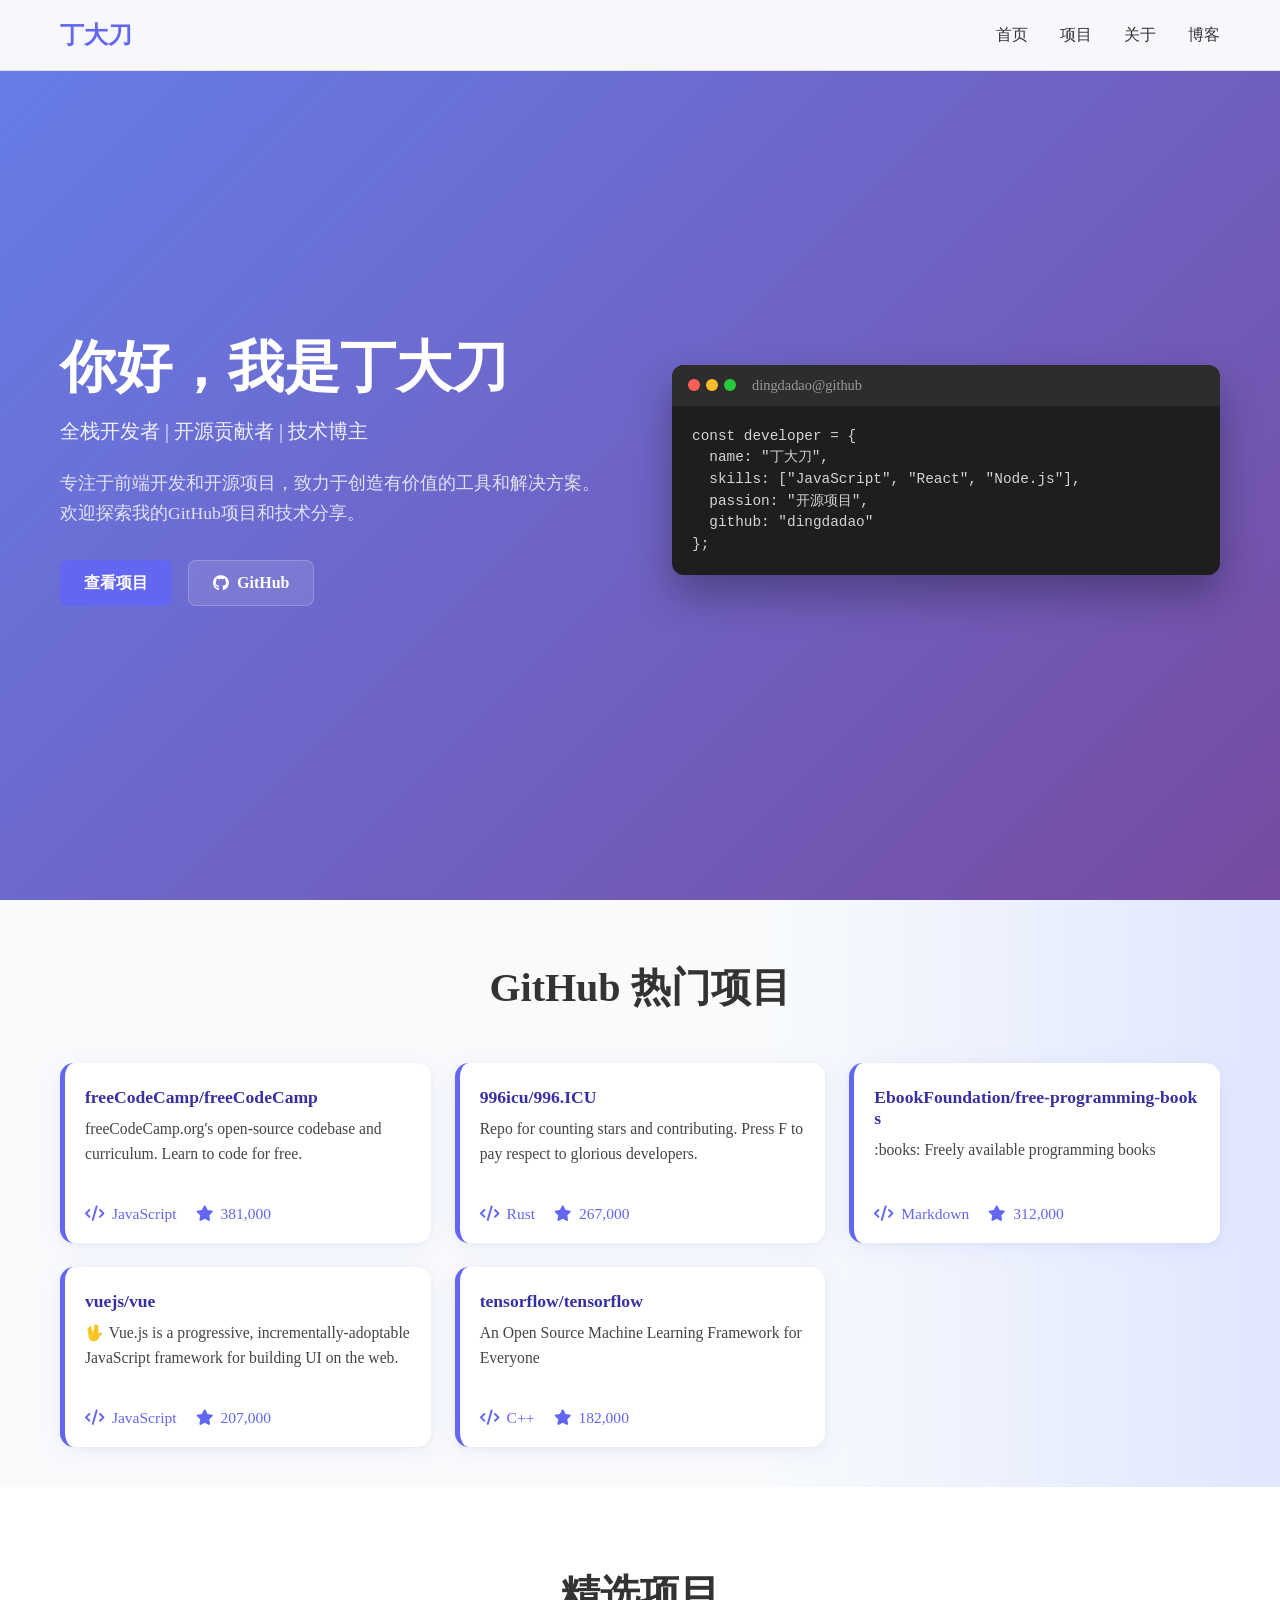
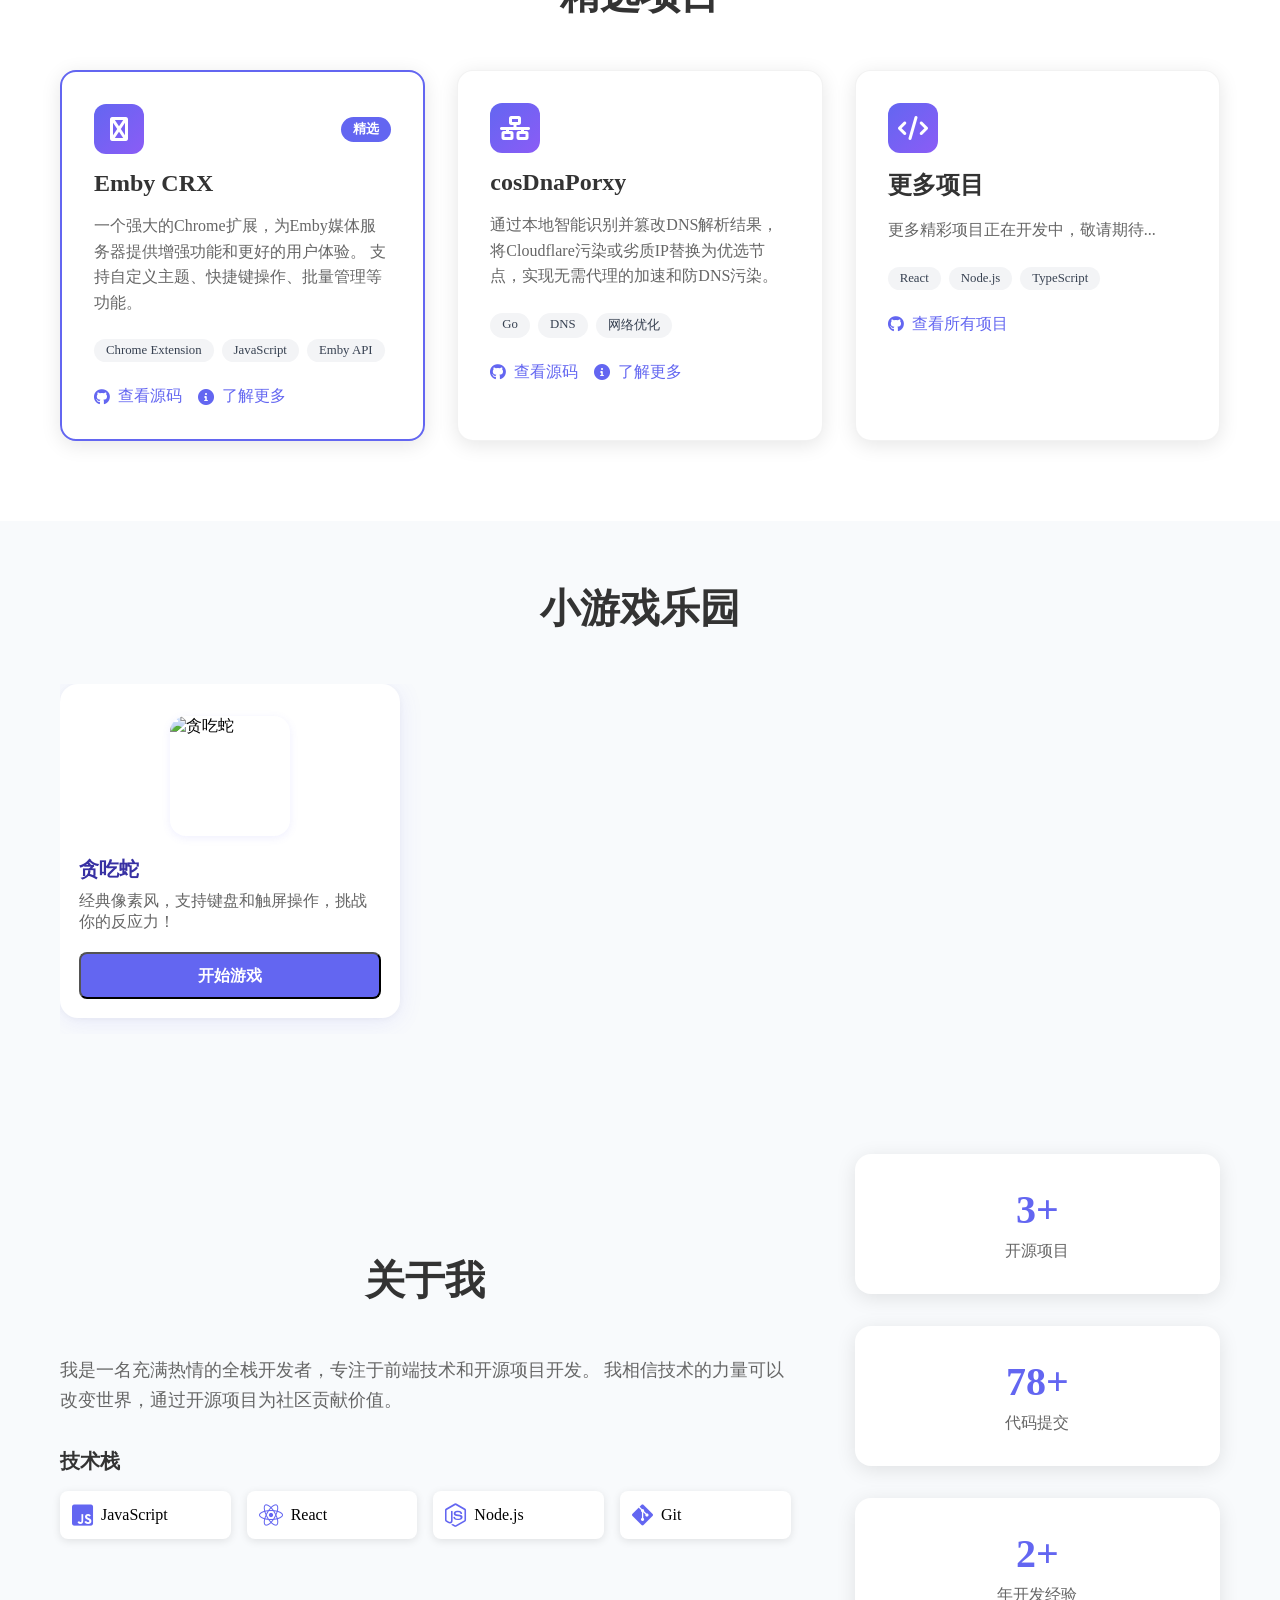
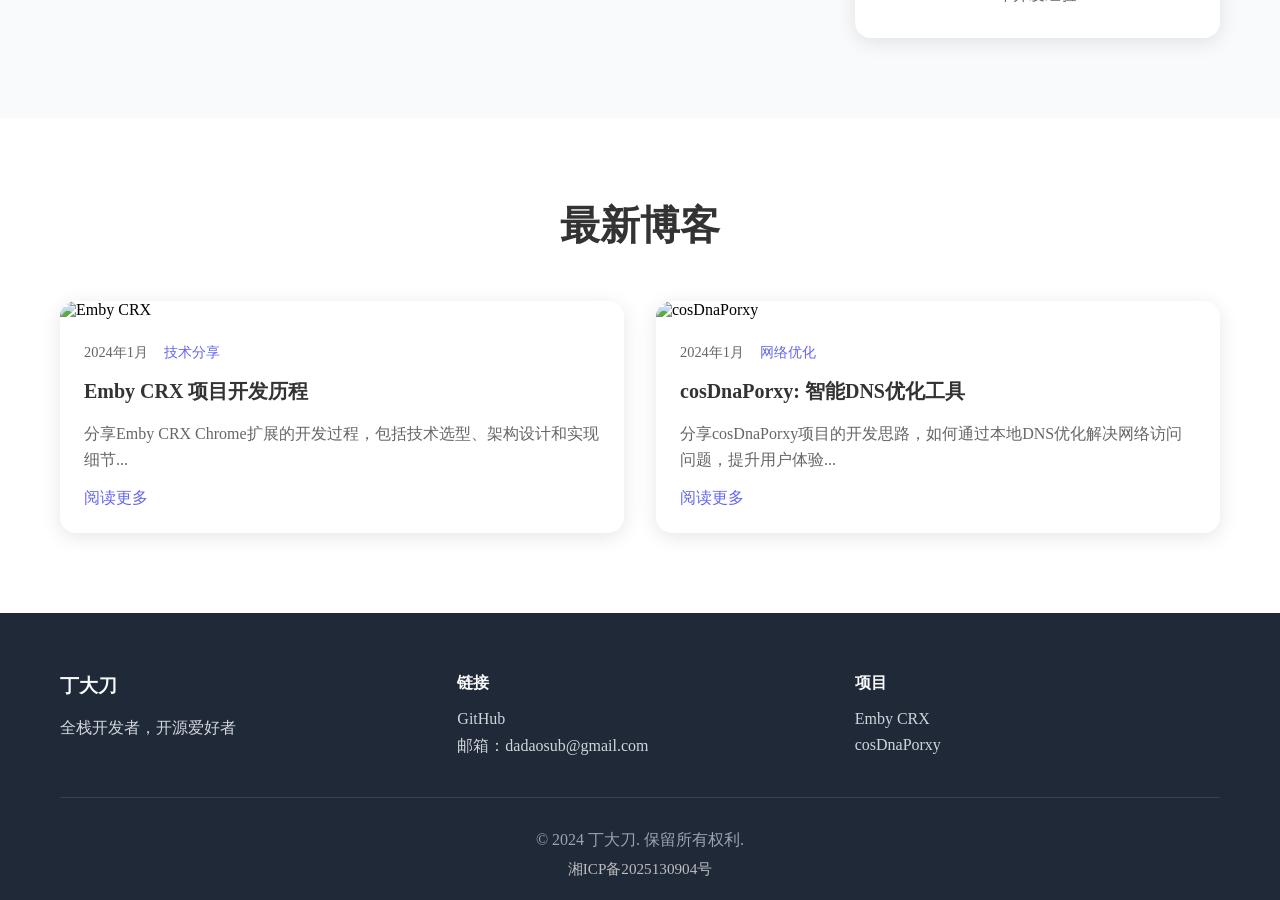
==== commit 7337b950: "优化布局增加小游戏" ====
--- a/index.html
+++ b/index.html
@@ -157,6 +157,42 @@
             </div>
         </div>
     </section>
+
+    <!-- 小游戏乐园区块 -->
+    <section id="games" class="games">
+        <div class="container">
+            <h2 class="section-title">小游戏乐园</h2>
+            <div class="games-scroll">
+                <div class="game-card" data-game="snake">
+                    <img src="https://placehold.co/120x120/6366f1/fff?text=Snake" alt="贪吃蛇" class="game-cover">
+                    <div class="game-info">
+                        <h3>贪吃蛇</h3>
+                        <p>经典像素风，支持键盘和触屏操作，挑战你的反应力！</p>
+                        <button class="btn btn-primary game-start-btn" data-game="snake">开始游戏</button>
+                    </div>
+                </div>
+                <!-- 未来可添加更多游戏卡片 -->
+            </div>
+        </div>
+    </section>
+
+    <!-- 贪吃蛇游戏模态框 -->
+    <div id="snake-modal" class="modal">
+        <div class="modal-content game-modal-content">
+            <span class="close" id="snake-modal-close">&times;</span>
+            <div class="snake-modal-inner">
+                <h2 class="section-title" style="margin-bottom:1.5rem;">贪吃蛇小游戏</h2>
+                <div class="snake-game-wrapper">
+                    <canvas id="snake-canvas" width="400" height="400" tabindex="0"></canvas>
+                    <div class="snake-game-tip">方向键或WASD控制，得分：<span id="snake-score">0</span>，最高分：<span id="snake-best">0</span></div>
+                    <div class="snake-game-actions">
+                        <button id="snake-start-btn" class="btn btn-primary">开始游戏</button>
+                        <button id="snake-pause-btn" class="btn btn-secondary" style="display:none;">暂停</button>
+                    </div>
+                </div>
+            </div>
+        </div>
+    </div>
 
     <section id="about" class="about">
         <div class="container">
--- a/styles.css
+++ b/styles.css
@@ -5,17 +5,87 @@
     box-sizing: border-box;
 }
 
-body {
-    font-family: 'Inter', -apple-system, BlinkMacSystemFont, 'Segoe UI', Roboto, sans-serif;
-    line-height: 1.6;
-    color: #333;
-    background-color: #fafafa;
+body, html {
+    overflow-x: hidden;
+    margin: 0;
+}
+
+/* 游戏弹窗自适应优化加强 */
+#snake-modal {
+    max-width: 100vw;
+    overflow-x: hidden;
+}
+.game-modal-content {
+    max-width: 480px;
+    width: 95vw;
+    min-width: 0;
+    box-sizing: border-box;
+    padding: 0;
+    border-radius: 18px;
+    box-shadow: 0 8px 32px rgba(99,102,241,0.18), 0 2px 8px rgba(0,0,0,0.08);
+    background: #f8fafc;
+    position: relative;
+    margin: 0 auto;
+    max-height: 90vh;
+    display: flex;
+    flex-direction: column;
+    justify-content: center;
+    align-items: center;
+    overflow-x: hidden;
+}
+.snake-modal-inner {
+    padding: 2.2rem 1.2rem 1.2rem 1.2rem;
+    width: 100%;
+    box-sizing: border-box;
+    display: flex;
+    flex-direction: column;
+    align-items: center;
+    overflow-x: hidden;
+}
+.snake-game-wrapper {
+    width: 100%;
+    display: flex;
+    flex-direction: column;
+    align-items: center;
+    overflow-x: hidden;
+}
+#snake-canvas {
+    width: 100% !important;
+    max-width: 400px;
+    height: auto;
+    aspect-ratio: 1 / 1;
+    background: #fff;
+    border-radius: 16px;
+    box-shadow: 0 4px 24px rgba(99,102,241,0.10), 0 1.5px 6px rgba(0,0,0,0.04);
+    border: 2px solid #6366f1;
+    outline: none;
+    margin-bottom: 1rem;
+    display: block;
+    box-sizing: border-box;
 }
 
 .container {
     max-width: 1200px;
     margin: 0 auto;
     padding: 0 20px;
+    width: 100%;
+    box-sizing: border-box;
+}
+
+@media (max-width: 600px) {
+    .container {
+        width: 100vw;
+        max-width: 100vw;
+        padding: 0 4vw;
+        box-sizing: border-box;
+    }
+    .projects-grid, .blog-grid, .news-list, .games-scroll {
+        max-width: 100vw;
+    }
+    .project-card, .blog-card, .news-card, .game-card {
+        max-width: 100%;
+        box-sizing: border-box;
+    }
 }
 
 /* 导航栏 */
@@ -729,4 +799,270 @@
     .news-card {
         padding: 1.1rem 0.8rem 1rem 0.8rem;
     }
+} 
+
+/* 贪吃蛇小游戏区块样式 */
+.snake-game-section {
+    padding: 60px 0 30px;
+    background: linear-gradient(90deg, #e0e7ff 0%, #f8fafc 100%);
+    border-top: 1px solid #e5e7eb;
+}
+.snake-game-tip {
+    color: #6366f1;
+    font-size: 1.1rem;
+    margin-bottom: 0.5rem;
+    text-align: center;
+}
+.snake-game-tip #snake-best {
+    color: #10b981;
+    font-weight: 700;
+}
+.snake-game-actions {
+    display: flex;
+    justify-content: center;
+    gap: 1.2rem;
+    margin-bottom: 0.5rem;
+}
+.snake-game-actions .btn {
+    min-width: 90px;
+    font-size: 1rem;
+    padding: 10px 0;
+    display: flex;
+    align-items: center;
+    justify-content: center;
+}
+@media (max-width: 600px) {
+    .snake-game-tip {
+        font-size: 1rem;
+        padding: 0 0.2rem;
+    }
+    .snake-game-actions .btn {
+        min-width: 80px;
+        font-size: 0.95rem;
+        padding: 8px 0;
+        display: flex;
+        align-items: center;
+        justify-content: center;
+    }
+} 
+
+/* 悬浮虚拟方向按钮 */
+.snake-fab-controls {
+    position: fixed;
+    right: 2vw;
+    bottom: 3vw;
+    z-index: 9999;
+    display: flex;
+    flex-direction: column;
+    align-items: center;
+    gap: 0.7rem;
+    pointer-events: none;
+}
+.snake-fab-controls .snake-btn {
+    pointer-events: auto;
+    width: 56px;
+    height: 56px;
+    border-radius: 50%;
+    border: none;
+    background: #6366f1;
+    color: #fff;
+    font-size: 1.7rem;
+    box-shadow: 0 2px 10px rgba(99,102,241,0.18);
+    margin: 0 0.2rem;
+    transition: background 0.2s, transform 0.1s;
+    outline: none;
+    cursor: pointer;
+    display: flex;
+    align-items: center;
+    justify-content: center;
+    user-select: none;
+}
+.snake-fab-controls .snake-btn:active {
+    background: #4f46e5;
+    transform: scale(0.95);
+}
+.snake-fab-controls > div {
+    display: flex;
+    justify-content: center;
+    gap: 1.2rem;
+}
+@media (max-width: 600px) {
+    .snake-fab-controls {
+        right: 2vw;
+        bottom: 2vw;
+    }
+    .snake-fab-controls .snake-btn {
+        width: 48px;
+        height: 48px;
+        font-size: 1.3rem;
+    }
+} 
+
+/* 小游戏乐园区块 */
+.games {
+    padding: 60px 0 40px;
+    background: #f8fafc;
+}
+.games-scroll {
+    display: flex;
+    overflow-x: auto;
+    gap: 2rem;
+    padding-bottom: 1rem;
+    scroll-snap-type: x mandatory;
+}
+.game-card {
+    min-width: 320px;
+    max-width: 340px;
+    background: #fff;
+    border-radius: 18px;
+    box-shadow: 0 4px 24px rgba(99,102,241,0.10), 0 1.5px 6px rgba(0,0,0,0.04);
+    display: flex;
+    flex-direction: column;
+    align-items: center;
+    padding: 2rem 1.2rem 1.2rem 1.2rem;
+    scroll-snap-align: start;
+    transition: transform 0.18s, box-shadow 0.18s;
+    position: relative;
+}
+.game-card:hover {
+    transform: translateY(-6px) scale(1.03);
+    box-shadow: 0 8px 32px rgba(99,102,241,0.18), 0 2px 8px rgba(0,0,0,0.08);
+}
+.game-cover {
+    width: 120px;
+    height: 120px;
+    border-radius: 16px;
+    margin-bottom: 1.2rem;
+    box-shadow: 0 2px 8px rgba(99,102,241,0.10);
+    object-fit: cover;
+}
+.game-info h3 {
+    font-size: 1.25rem;
+    color: #3730a3;
+    margin-bottom: 0.5rem;
+    font-weight: 700;
+}
+.game-info p {
+    color: #666;
+    font-size: 1rem;
+    margin-bottom: 1.2rem;
+}
+.game-info .btn {
+    width: 100%;
+}
+
+/* 贪吃蛇游戏模态框 */
+.game-modal-content {
+    max-width: 480px;
+    width: 95vw;
+    padding: 0;
+    border-radius: 18px;
+    box-shadow: 0 8px 32px rgba(99,102,241,0.18), 0 2px 8px rgba(0,0,0,0.08);
+    background: #f8fafc;
+    position: relative;
+    margin: 0 auto;
+    max-height: 90vh;
+    display: flex;
+    flex-direction: column;
+    justify-content: center;
+    align-items: center;
+    overflow: visible;
+}
+.snake-modal-inner {
+    padding: 2.2rem 1.2rem 1.2rem 1.2rem;
+    width: 100%;
+    box-sizing: border-box;
+    display: flex;
+    flex-direction: column;
+    align-items: center;
+}
+#snake-modal .close {
+    position: absolute;
+    right: 1.2rem;
+    top: 1.2rem;
+    font-size: 2rem;
+    color: #6366f1;
+    cursor: pointer;
+    z-index: 10;
+}
+@media (max-width: 600px) {
+    .games-scroll {
+        gap: 1rem;
+        padding-bottom: 0.5rem;
+    }
+    .game-card {
+        min-width: 92vw;
+        max-width: 98vw;
+        padding: 1.2rem 0.5rem 1rem 0.5rem;
+    }
+    .game-cover {
+        width: 80px;
+        height: 80px;
+        border-radius: 10px;
+    }
+    .game-modal-content {
+        max-width: 99vw;
+        width: 99vw;
+        border-radius: 10px;
+        min-height: 60vw;
+        max-height: 98vh;
+        margin: 0 auto;
+    }
+    .snake-modal-inner {
+        padding: 1.2rem 0.2rem 0.5rem 0.2rem;
+        width: 100%;
+    }
+    #snake-canvas {
+        width: 90vw !important;
+        height: 90vw !important;
+        max-width: 99vw;
+        max-height: 99vw;
+    }
+    .snake-game-tip {
+        font-size: 1rem;
+        padding: 0 0.2rem;
+    }
+    .snake-game-actions .btn {
+        min-width: 80px;
+        font-size: 0.95rem;
+        padding: 8px 0;
+        display: flex;
+        align-items: center;
+        justify-content: center;
+    }
+} 
+
+.btn, .snake-btn {
+    display: flex;
+    align-items: center;
+    justify-content: center;
+    text-align: center;
+    vertical-align: middle;
+    font-size: 1rem;
+    font-family: inherit;
+    line-height: 1.2;
+    box-sizing: border-box;
+}
+
+.snake-game-actions .btn {
+    min-width: 90px;
+    font-size: 1rem;
+    padding: 10px 0;
+    display: flex;
+    align-items: center;
+    justify-content: center;
+}
+
+@media (max-width: 600px) {
+    .snake-game-actions .btn {
+        min-width: 80px;
+        font-size: 0.95rem;
+        padding: 8px 0;
+        display: flex;
+        align-items: center;
+        justify-content: center;
+    }
+    .snake-btn {
+        font-size: 1.3rem;
+    }
 } 
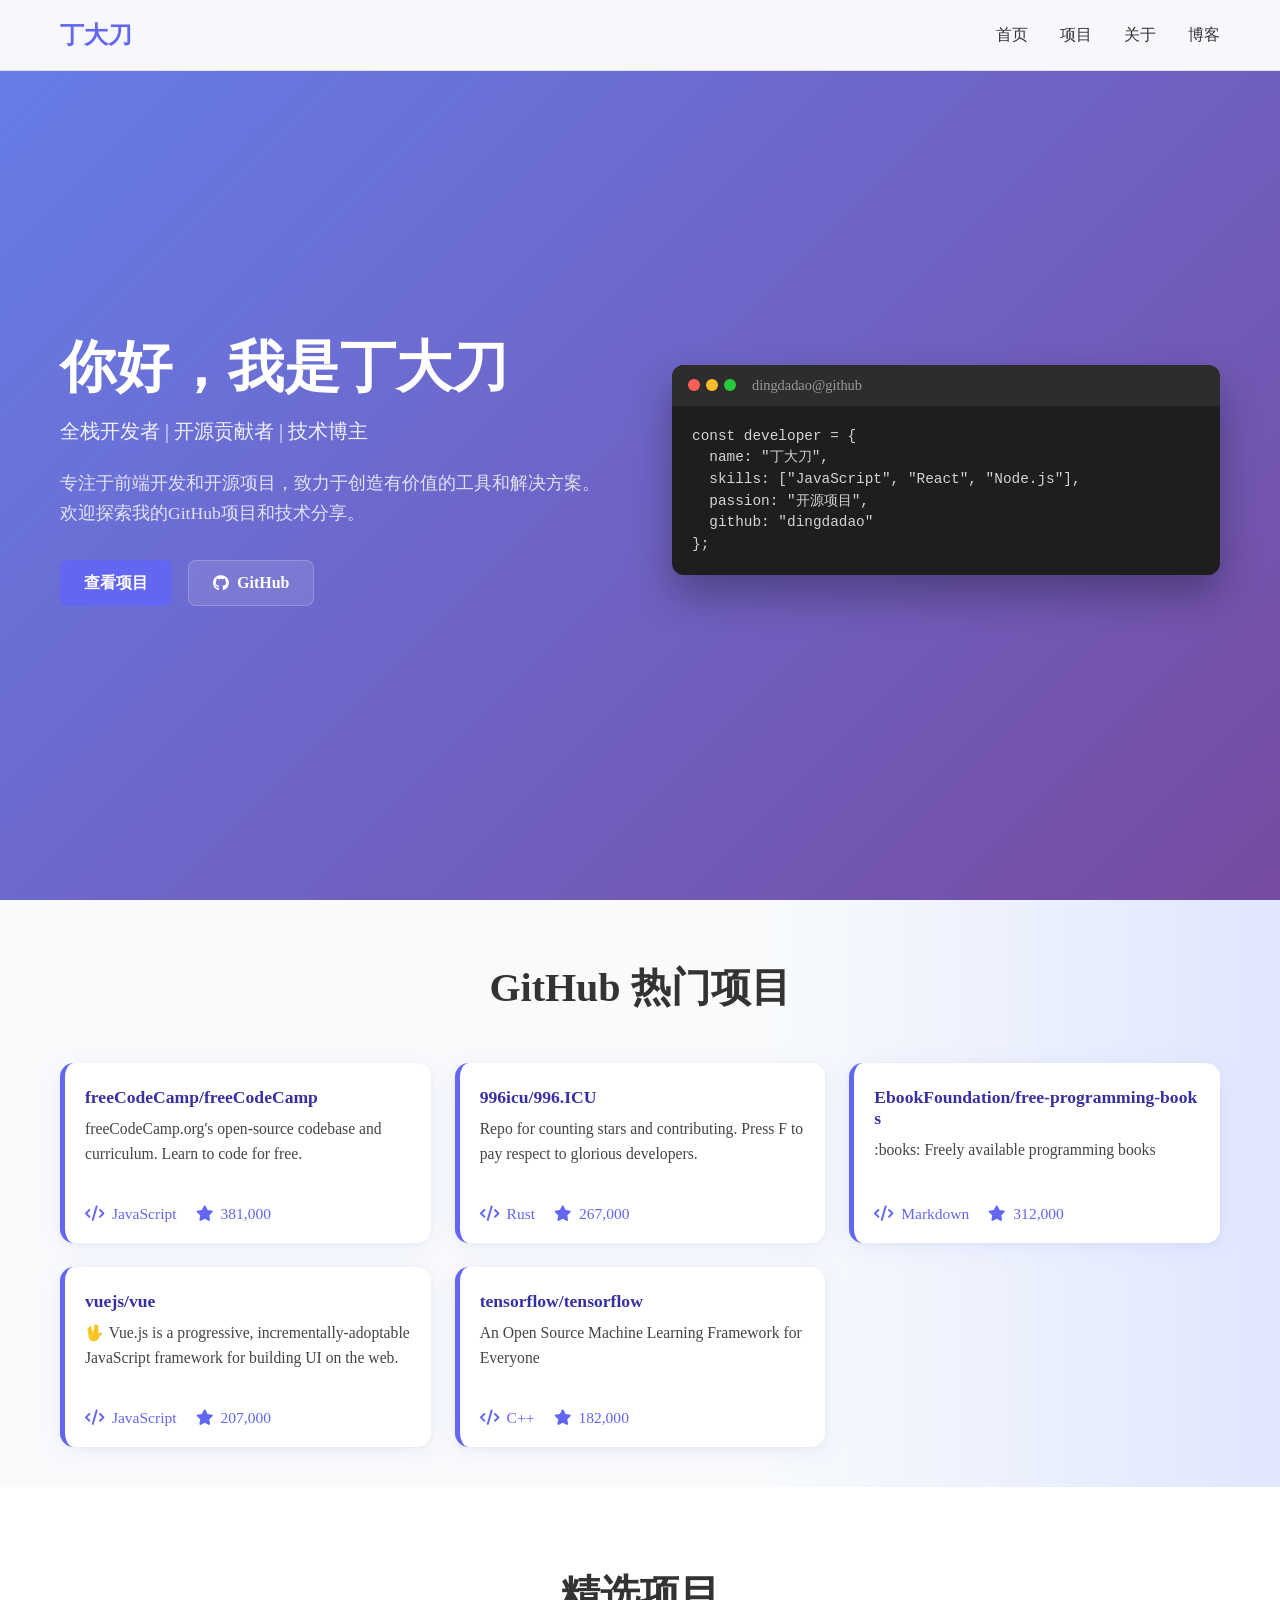
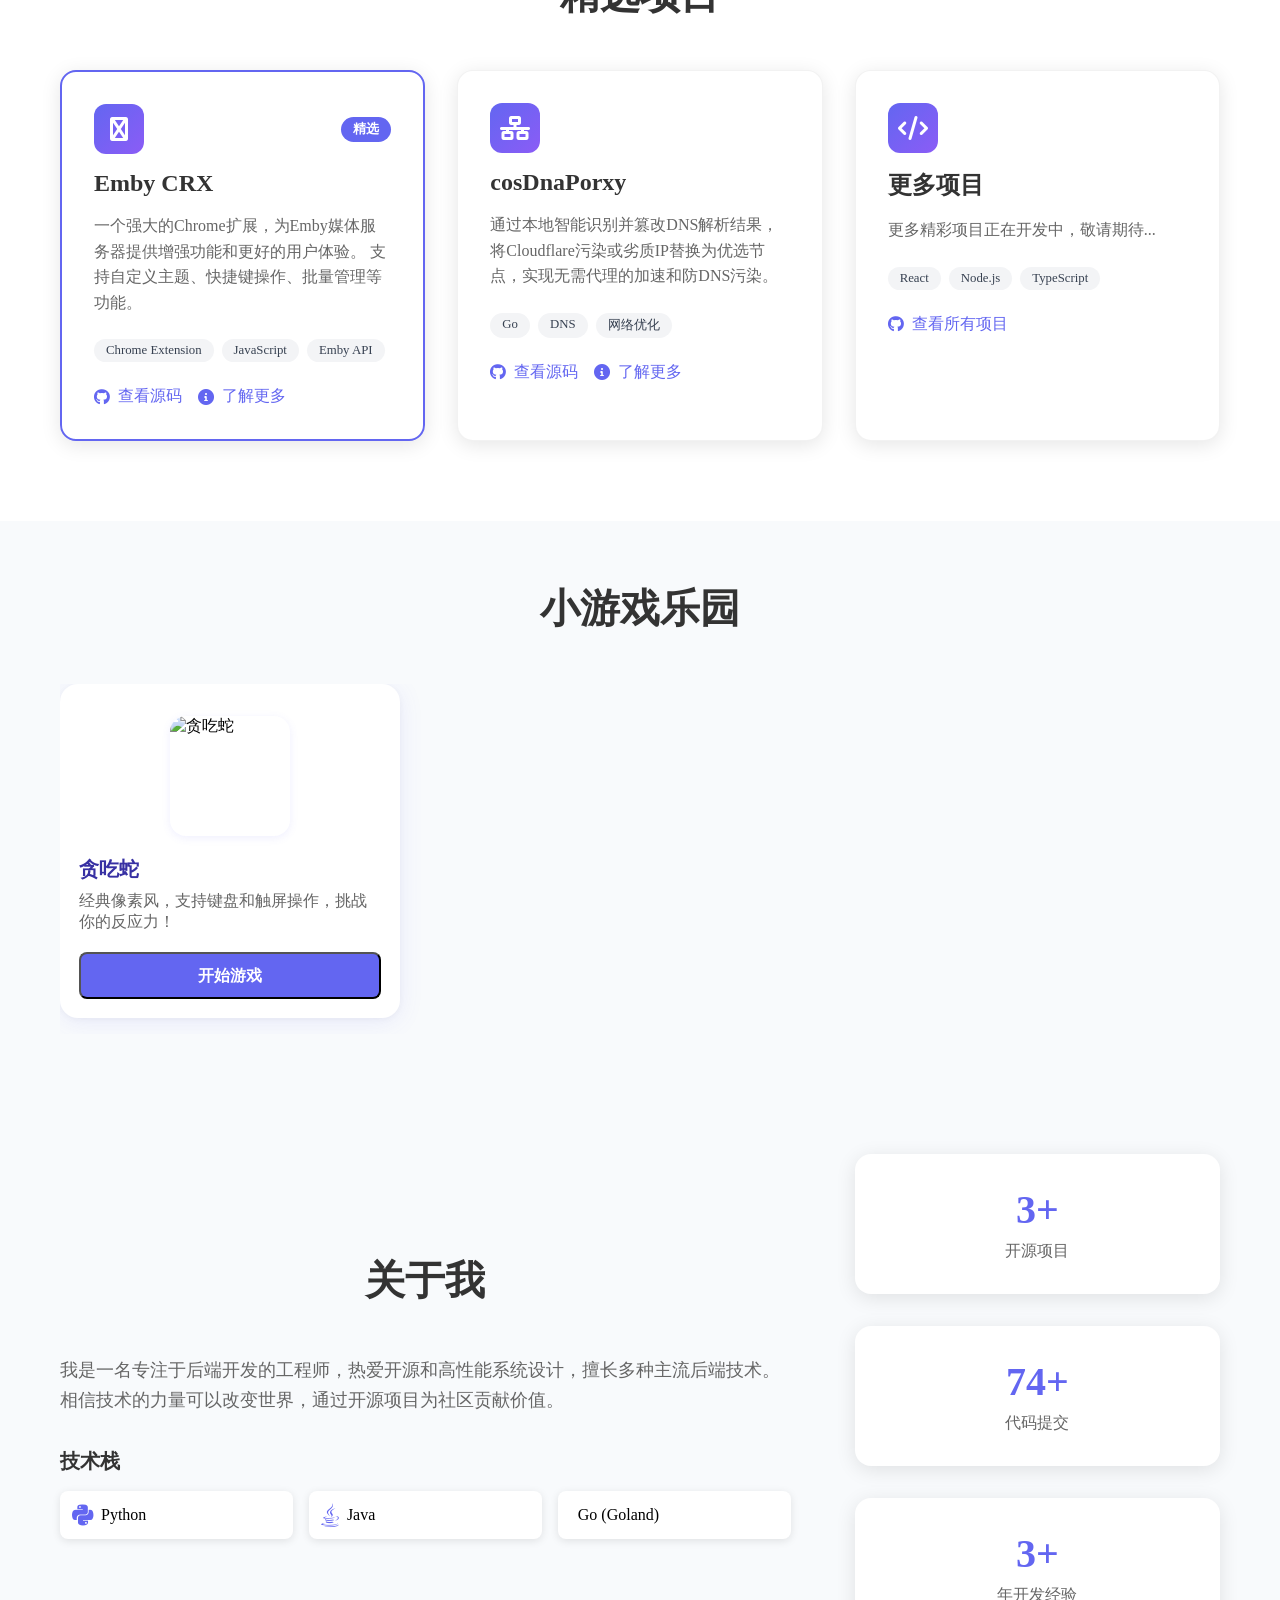
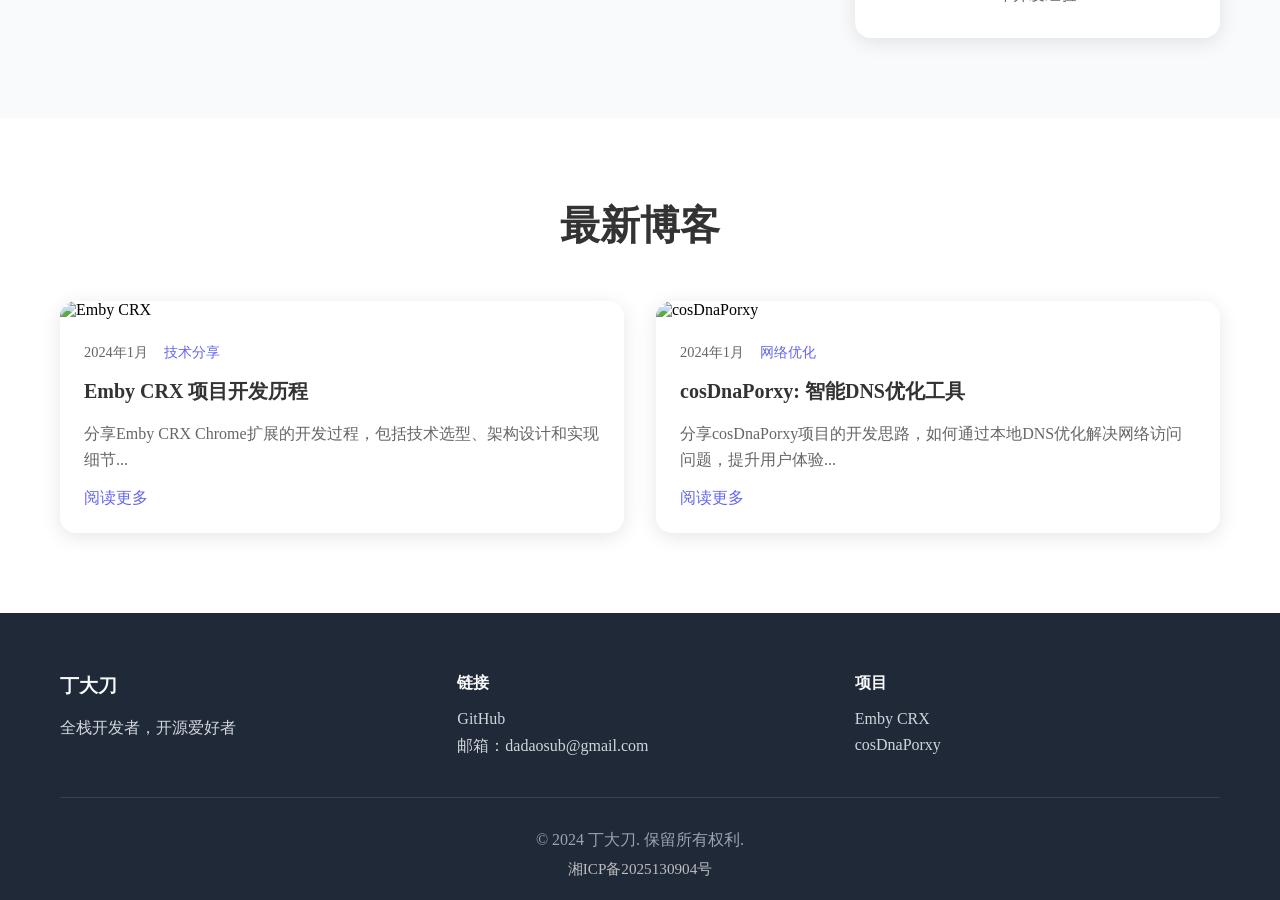
==== commit 9cdeee5d: "优化布局增加小游戏" ====
--- a/index.html
+++ b/index.html
@@ -200,27 +200,23 @@
                 <div class="about-text">
                     <h2 class="section-title">关于我</h2>
                     <p class="about-description">
-                        我是一名充满热情的全栈开发者，专注于前端技术和开源项目开发。
-                        我相信技术的力量可以改变世界，通过开源项目为社区贡献价值。
+                        我是一名专注于后端开发的工程师，热爱开源和高性能系统设计，擅长多种主流后端技术。
+                        相信技术的力量可以改变世界，通过开源项目为社区贡献价值。
                     </p>
                     <div class="skills">
                         <h3>技术栈</h3>
                         <div class="skills-grid">
                             <div class="skill-item">
-                                <i class="fab fa-js-square"></i>
-                                <span>JavaScript</span>
+                                <i class="fab fa-python"></i>
+                                <span>Python</span>
                             </div>
                             <div class="skill-item">
-                                <i class="fab fa-react"></i>
-                                <span>React</span>
+                                <i class="fab fa-java"></i>
+                                <span>Java</span>
                             </div>
                             <div class="skill-item">
-                                <i class="fab fa-node-js"></i>
-                                <span>Node.js</span>
-                            </div>
-                            <div class="skill-item">
-                                <i class="fab fa-git-alt"></i>
-                                <span>Git</span>
+                                <i class="fas fa-gopher"></i>
+                                <span>Go (Goland)</span>
                             </div>
                         </div>
                     </div>
@@ -235,7 +231,7 @@
                         <div class="stat-label">代码提交</div>
                     </div>
                     <div class="stat-item">
-                        <div class="stat-number">3+</div>
+                        <div class="stat-number">5+</div>
                         <div class="stat-label">年开发经验</div>
                     </div>
                 </div>
